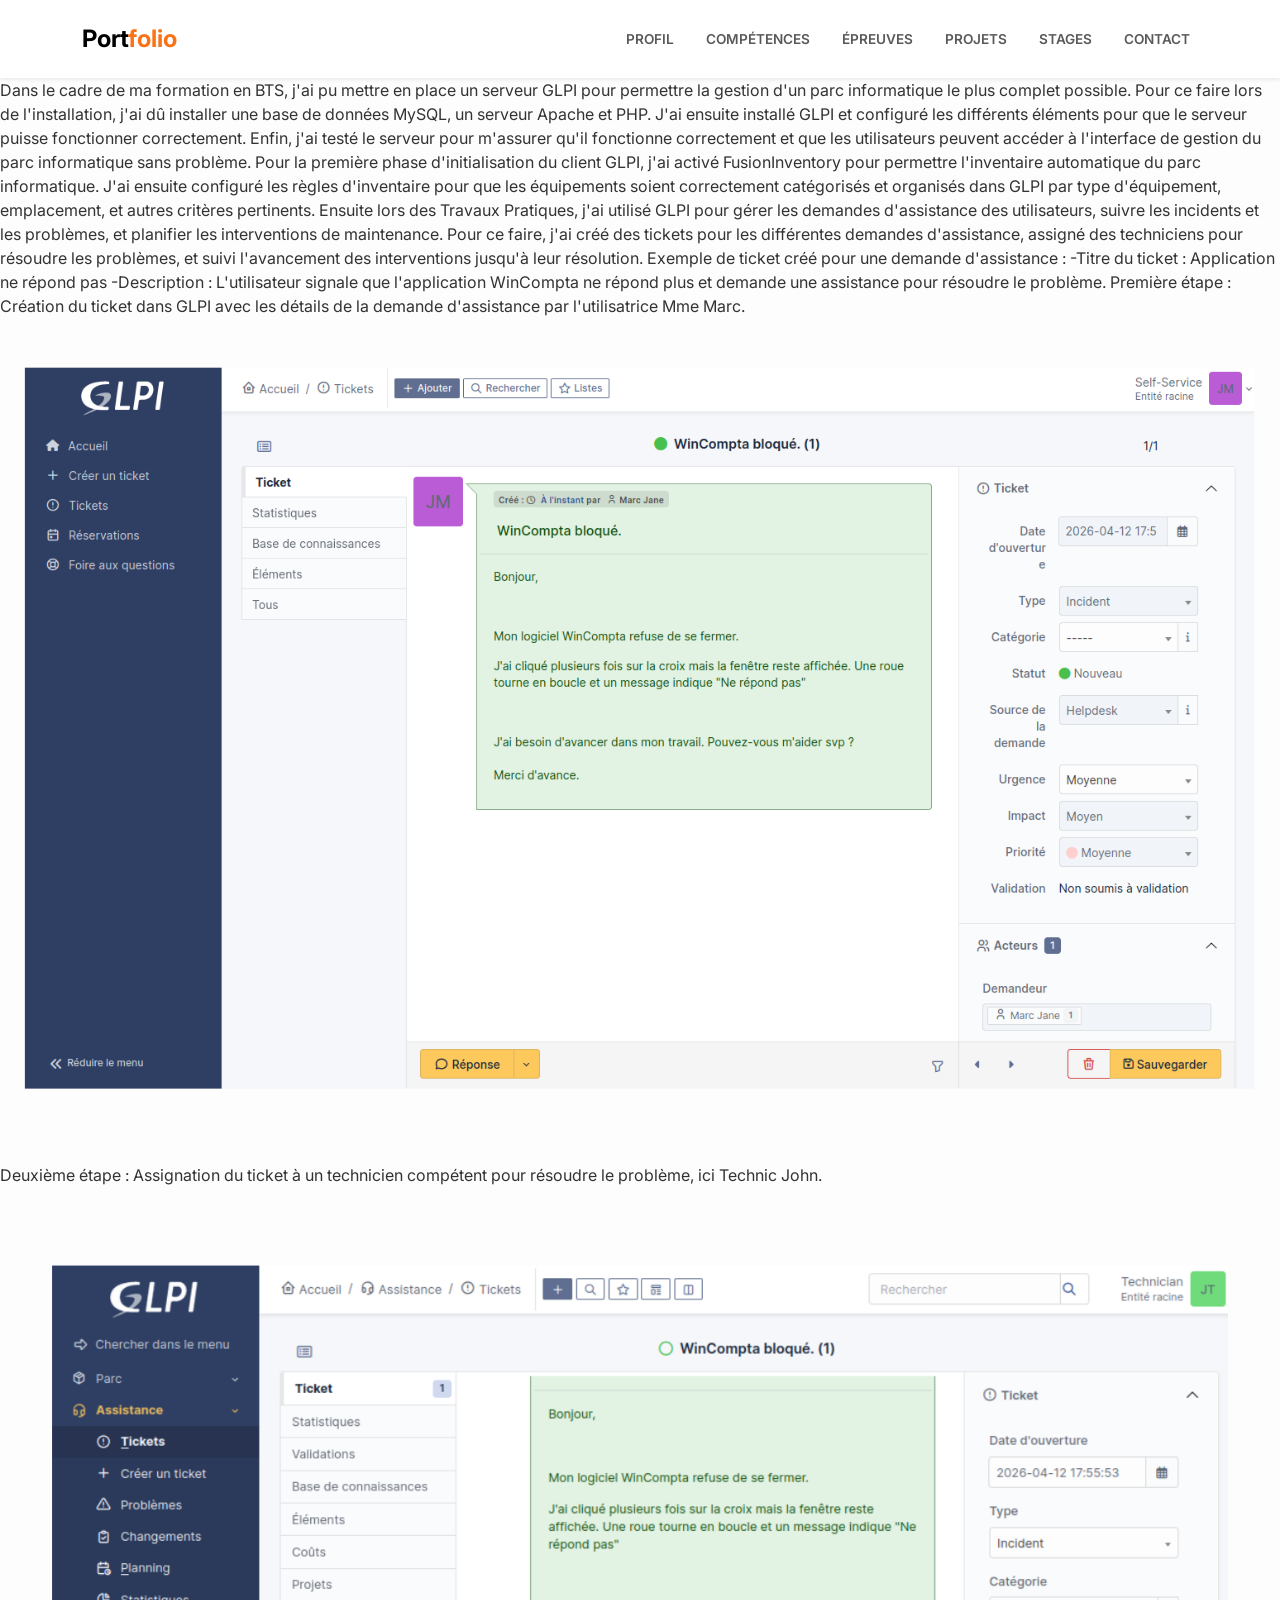
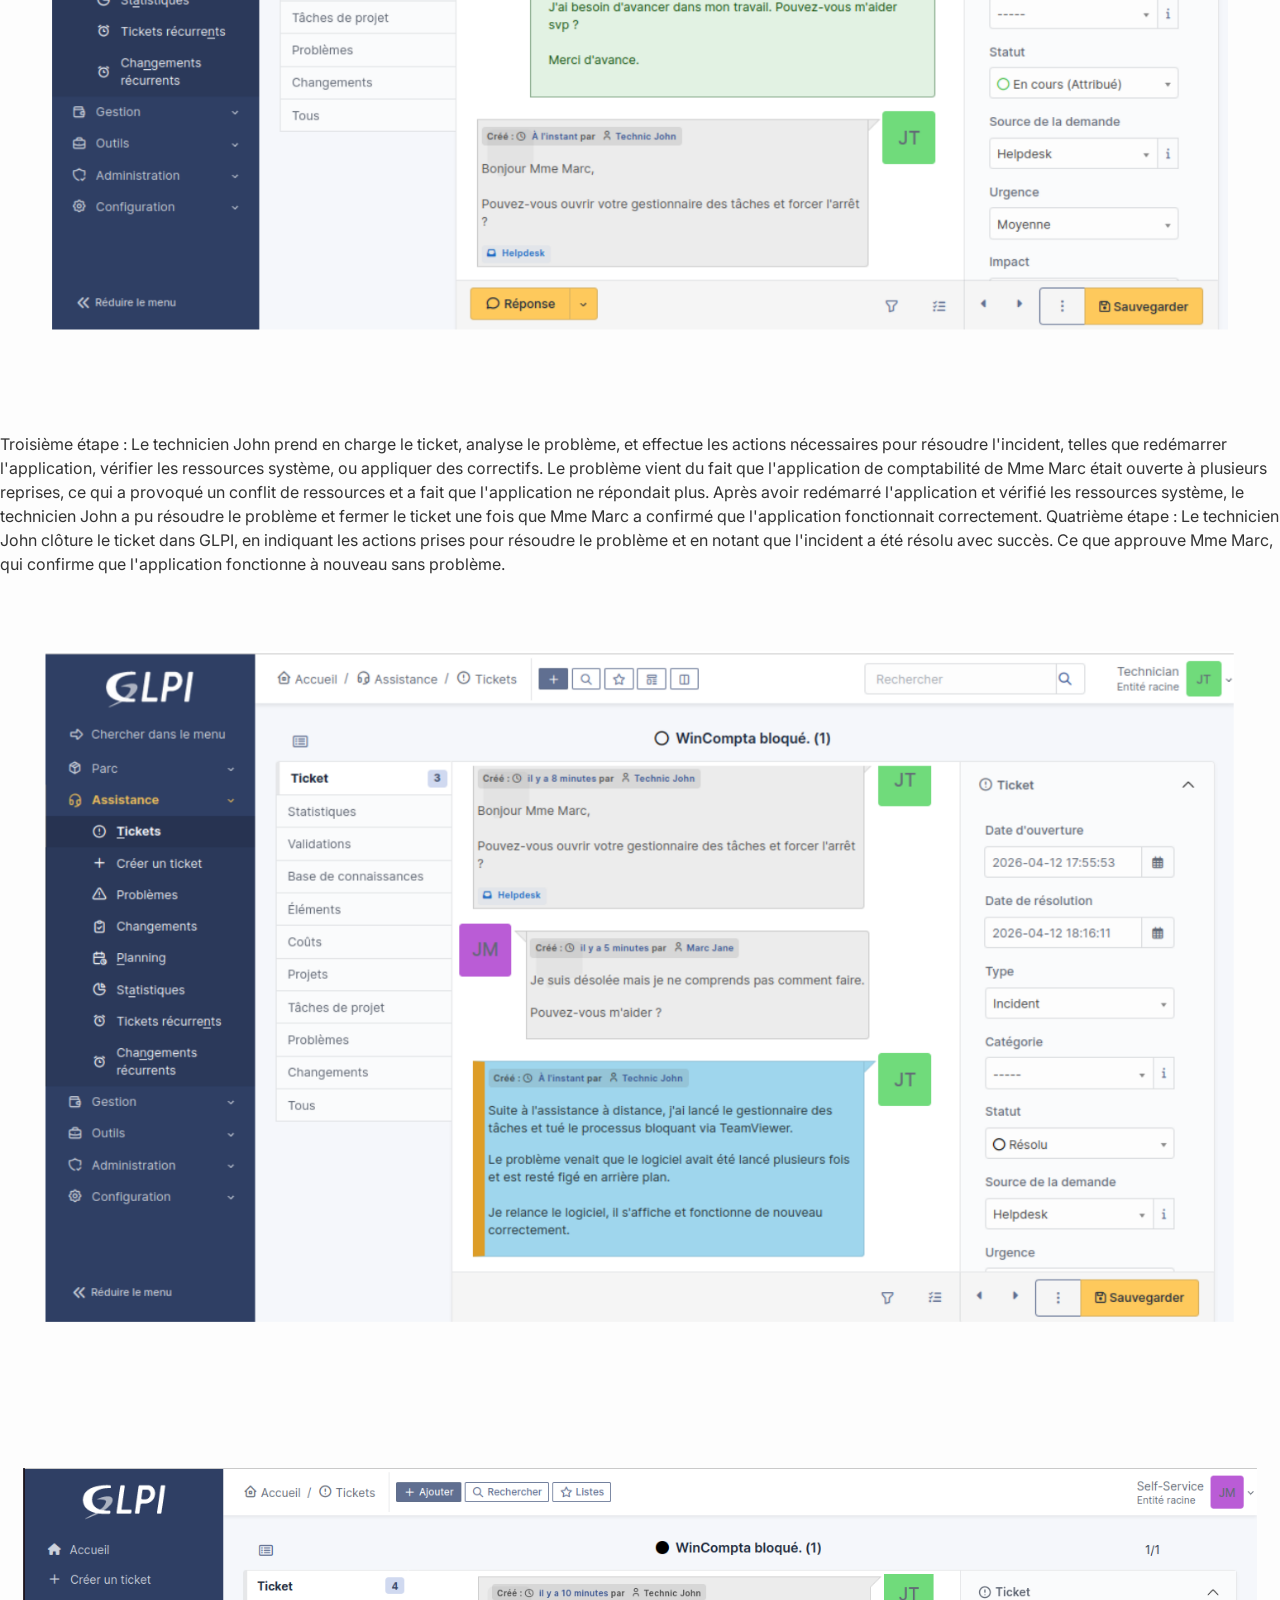
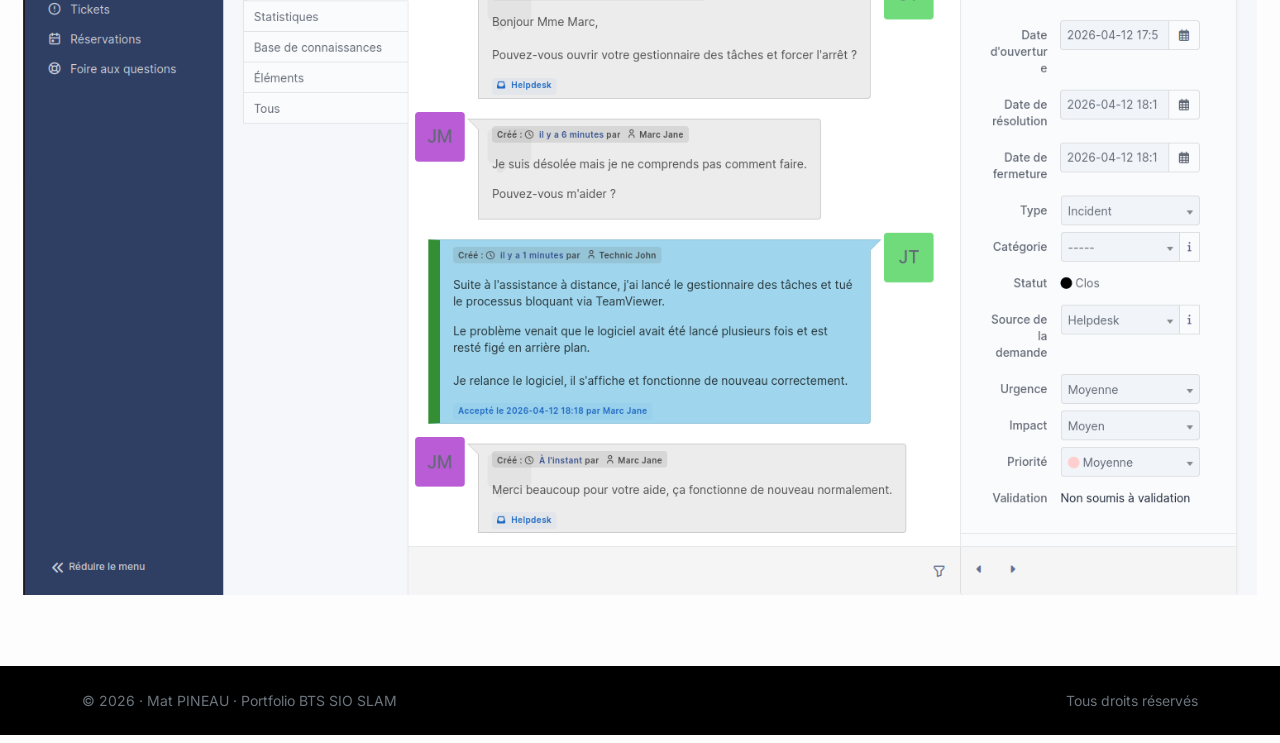
==== GLPI.html @ fad3c1ca "added: GLPI page with screenshots" ====
<!DOCTYPE html>
<html lang="fr">

<head>
  <meta charset="UTF-8">
  <meta name="viewport" content="width=device-width, initial-scale=1.0">
  <title>Portfolio BTS SIO SLAM</title>

  <!-- Fonts -->
  <link rel="preconnect" href="https://fonts.googleapis.com">
  <link rel="preconnect" href="https://fonts.gstatic.com" crossorigin>
  <link href="https://fonts.googleapis.com/css2?family=Inter:wght@300;400;600;800&display=swap" rel="stylesheet">

  <!-- Bootstrap CSS -->
  <link href="https://cdn.jsdelivr.net/npm/bootstrap@5.3.3/dist/css/bootstrap.min.css" rel="stylesheet">

  <style>
    :root {
      --accent: #f97316;
      /* Orange minimaliste */
      cs --accent-hover: #ea580c;
    }

    body {
      font-family: 'Inter', sans-serif;
      background-color: #fdfdfd;
      color: #333;
    }

    /* Custom Utilities */
    .text-orange {
      color: var(--accent) !important;
    }

    .bg-orange {
      background-color: var(--accent) !important;
      color: white;
    }

    .btn-orange {
      background-color: var(--accent);
      color: white;
      border: none;
      border-radius: 4px;
      padding: 0.75rem 1.5rem;
      font-weight: 600;
      transition: all 0.3s ease;
    }

    .btn-orange:hover {
      background-color: var(--accent-hover);
      color: white;
      transform: translateY(-2px);
      box-shadow: 0 4px 12px rgba(249, 115, 22, 0.2);
    }

    .btn-outline-orange {
      border: 2px solid var(--accent);
      color: var(--accent);
      border-radius: 4px;
      padding: 0.7rem 1.5rem;
      font-weight: 600;
      transition: all 0.3s ease;
    }

    .btn-outline-orange:hover {
      background-color: var(--accent);
      color: white;
    }

    .section-title {
      font-weight: 800;
      font-size: 2.5rem;
      margin-bottom: 0.5rem;
      color: #111;
    }

    .section-label {
      font-size: 0.75rem;
      text-transform: uppercase;
      letter-spacing: 0.15rem;
      color: var(--accent);
      font-weight: 600;
      margin-bottom: 0.5rem;
    }

    /* Timeline styles */
    .timeline {
      border-left: 2px solid #eee;
      padding-left: 1.5rem;
      margin-left: 1rem;
    }

    .timeline-item {
      position: relative;
      margin-bottom: 2.5rem;
    }

    .timeline-item::before {
      content: '';
      position: absolute;
      left: -2.1rem;
      top: 0.3rem;
      width: 14px;
      height: 14px;
      border-radius: 50%;
      background-color: white;
      border: 3px solid var(--accent);
    }

    /* Nav Tabs overrides */
    .nav-pills .nav-link {
      color: #555;
      border-radius: 0;
      border-bottom: 2px solid transparent;
      padding: 0.5rem 1rem;
      font-weight: 600;
    }

    .nav-pills .nav-link.active,
    .nav-pills .nav-link:hover {
      color: var(--accent);
      background-color: transparent;
      border-bottom: 2px solid var(--accent);
    }

    /* Progress bars */
    .progress-bar-custom {
      background-color: var(--accent);
    }

    /* Cards */
    .custom-card {
      border: 1px solid #f0f0f0;
      border-radius: 8px;
      box-shadow: 0 4px 6px -1px rgba(0, 0, 0, 0.05);
      transition: transform 0.3s ease, box-shadow 0.3s ease;
      background: white;
    }

    .custom-card:hover {
      transform: translateY(-5px);
      box-shadow: 0 10px 15px -3px rgba(0, 0, 0, 0.1);
    }
  </style>
</head>

<body data-bs-spy="scroll" data-bs-target="#navbar" data-bs-offset="70">

  <!-- Header / Navbar -->
  <nav id="navbar" class="navbar navbar-expand-lg navbar-light bg-white sticky-top shadow-sm py-3">
    <div class="container">
      <a class="navbar-brand fw-bold fs-4" href="#">Port<span class="text-orange">folio</span></a>
      <button class="navbar-toggler border-0" type="button" data-bs-toggle="collapse" data-bs-target="#navbarNav"
        aria-controls="navbarNav" aria-expanded="false" aria-label="Toggle navigation">
        <span class="navbar-toggler-icon"></span>
      </button>
      <div class="collapse navbar-collapse justify-content-end" id="navbarNav">
        <ul class="navbar-nav gap-3 text-uppercase" style="font-size: 0.85rem; font-weight: 600;">
          <li class="nav-item"><a class="nav-link" href="#about">Profil</a></li>
          <li class="nav-item"><a class="nav-link" href="#competences">Compétences</a></li>
          <li class="nav-item"><a class="nav-link" href="#epreuves">Épreuves</a></li>
          <li class="nav-item"><a class="nav-link" href="#projets">Projets</a></li>
          <li class="nav-item"><a class="nav-link" href="#stages">Stages</a></li>
          <li class="nav-item"><a class="nav-link" href="#contact">Contact</a></li>
        </ul>
      </div>
    </div>
  </nav>




</body>
Dans le cadre de ma formation en BTS, j'ai pu mettre en place un serveur GLPI pour permettre la gestion d'un parc
informatique le plus complet possible.
Pour ce faire lors de l'installation, j'ai dû installer une base de données MySQL, un serveur Apache et PHP. J'ai
ensuite installé GLPI et configuré les différents éléments pour que le serveur puisse fonctionner correctement.
Enfin, j'ai testé le serveur pour m'assurer qu'il fonctionne correctement et que les utilisateurs peuvent accéder à
l'interface de gestion du parc informatique sans problème.


Pour la première phase d'initialisation du client GLPI, j'ai activé FusionInventory pour permettre l'inventaire
automatique du parc informatique.
J'ai ensuite configuré les règles d'inventaire pour que les équipements soient correctement catégorisés et organisés
dans GLPI par type d'équipement, emplacement, et autres critères pertinents.
Ensuite lors des Travaux Pratiques, j'ai utilisé GLPI pour gérer les demandes d'assistance des utilisateurs, suivre les
incidents et les problèmes, et planifier les interventions de maintenance.
Pour ce faire, j'ai créé des tickets pour les différentes demandes d'assistance, assigné des techniciens pour résoudre
les problèmes, et suivi l'avancement des interventions jusqu'à leur résolution.

Exemple de ticket créé pour une demande d'assistance :
-Titre du ticket : Application ne répond pas
-Description : L'utilisateur signale que l'application WinCompta ne répond plus et demande une assistance pour résoudre
le problème.
Première étape : Création du ticket dans GLPI avec les détails de la demande d'assistance par l'utilisatrice Mme Marc.
<img src="assets\screen user request.png" alt="Screen User Request" class="img-fluid mb-4">
Deuxième étape : Assignation du ticket à un technicien compétent pour résoudre le problème, ici Technic John.
<img src="assets/tech response 1.png" alt="Screen Assign Ticket" class="img-fluid mb-4">
Troisième étape : Le technicien John prend en charge le ticket, analyse le problème, et effectue les actions nécessaires
pour résoudre l'incident, telles que redémarrer l'application, vérifier les ressources système, ou appliquer des
correctifs.
Le problème vient du fait que l'application de comptabilité de Mme Marc était ouverte à plusieurs reprises, ce qui a
provoqué un conflit de ressources et a fait que l'application ne répondait plus. Après avoir redémarré l'application et
vérifié les ressources système, le technicien John a pu résoudre le problème et fermer le ticket une fois que Mme Marc a
confirmé que l'application fonctionnait correctement.
Quatrième étape : Le technicien John clôture le ticket dans GLPI, en indiquant les actions prises pour résoudre le
problème et en notant que l'incident a été résolu avec succès. Ce que approuve Mme Marc, qui confirme que l'application
fonctionne à nouveau sans problème.
<img src="assets/tech resolve.png" alt="Screen Tech Response" class="img-fluid mb-4">
<img src="assets/solution approuved.png" alt="Screen Solution Approved" class="img-fluid mb-4">


<footer class="bg-black text-secondary py-4 text-center small">
  <div class="container d-flex flex-column flex-md-row justify-content-between align-items-center gap-2">
    <span>© 2026 · Mat PINEAU · Portfolio BTS SIO SLAM</span>
    <span>Tous droits réservés</span>
  </div>
</footer>

<!-- Bootstrap JS -->
<script src="https://cdn.jsdelivr.net/npm/bootstrap@5.3.3/dist/js/bootstrap.bundle.min.js"></script>
<h2></h2>

</html>
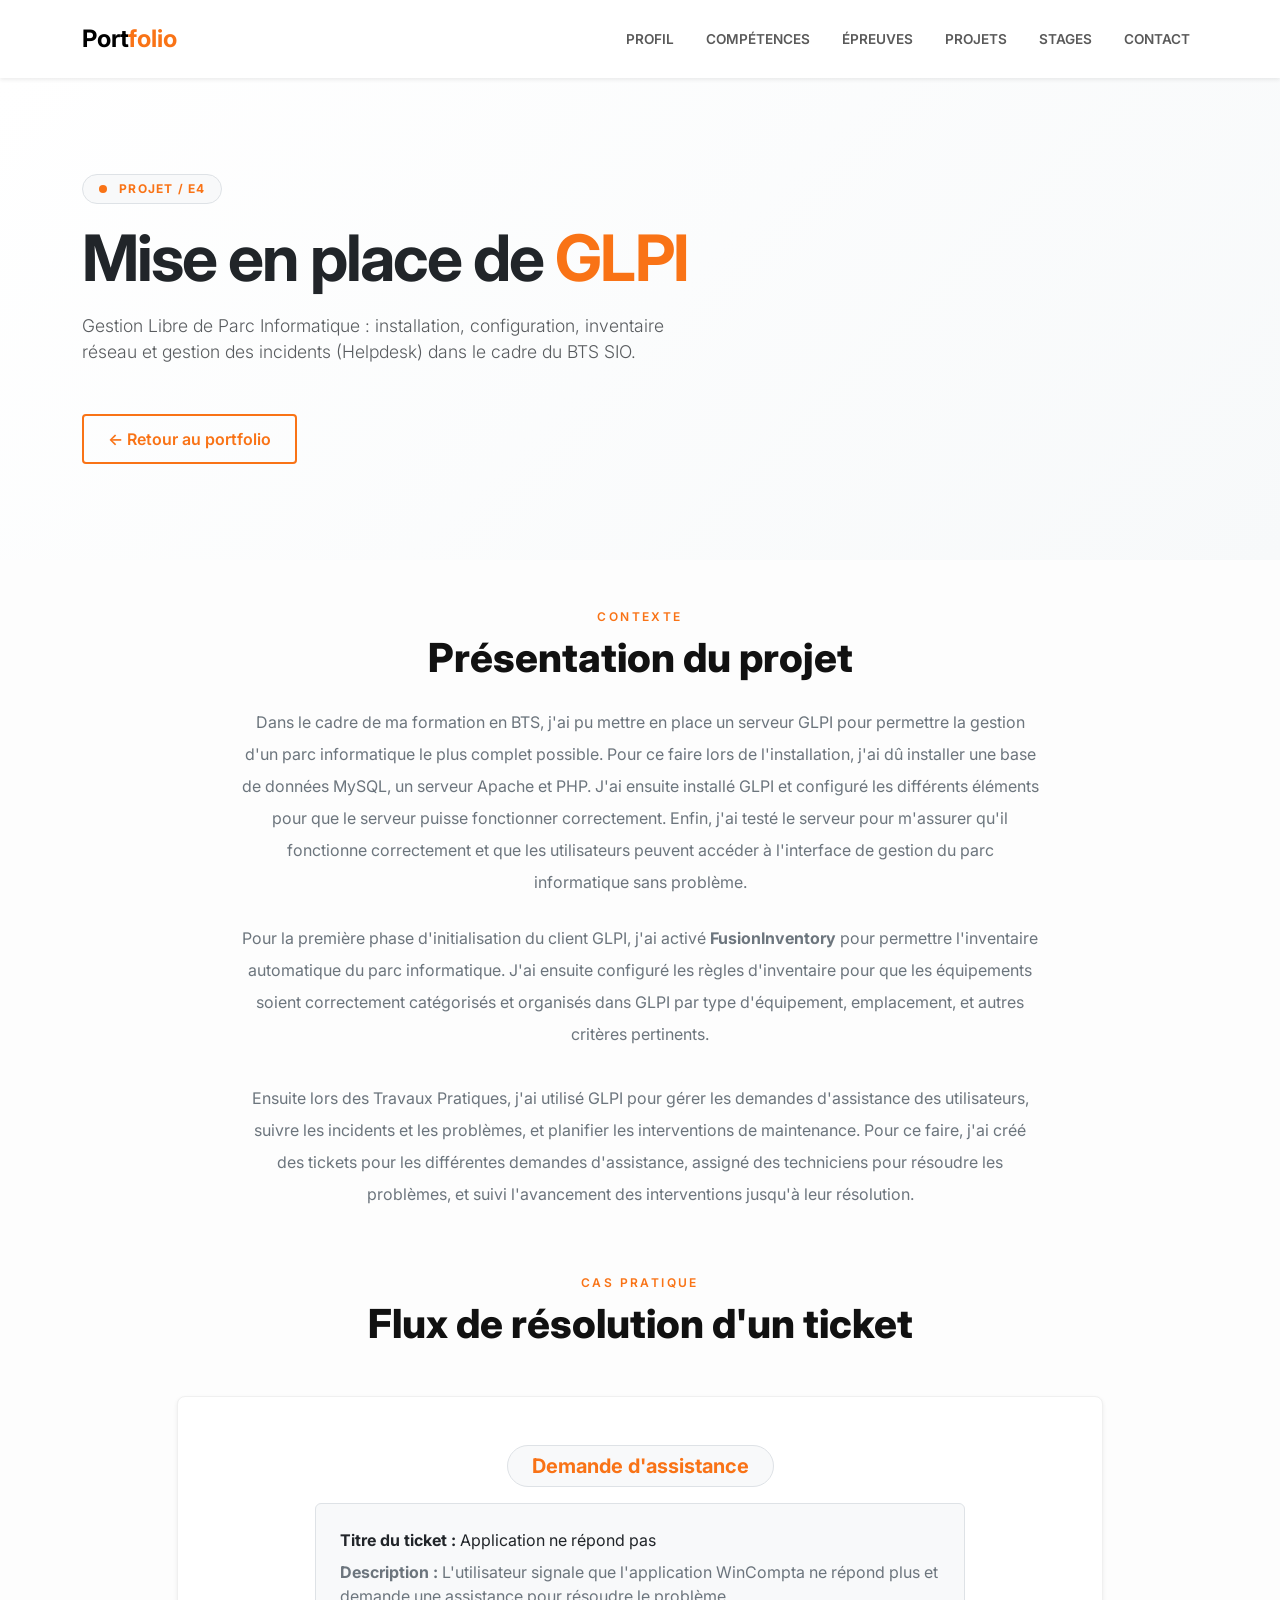
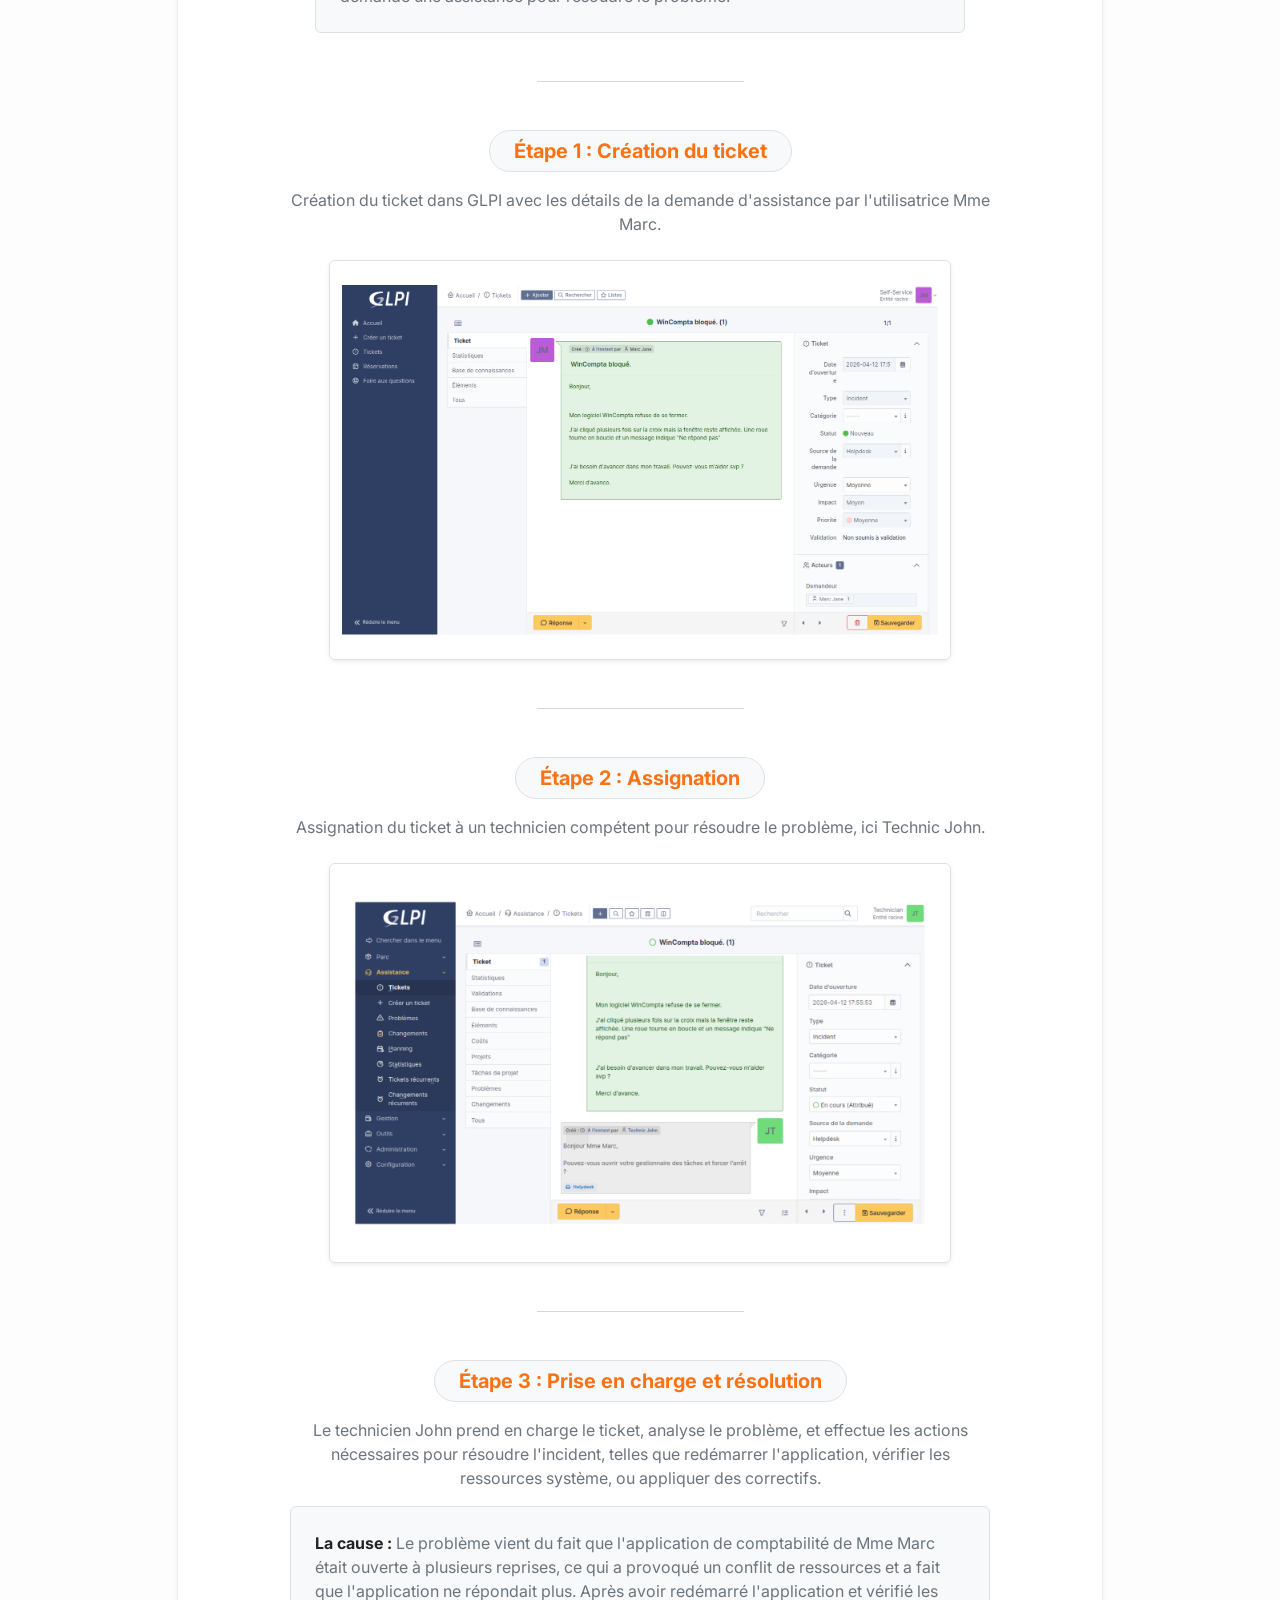
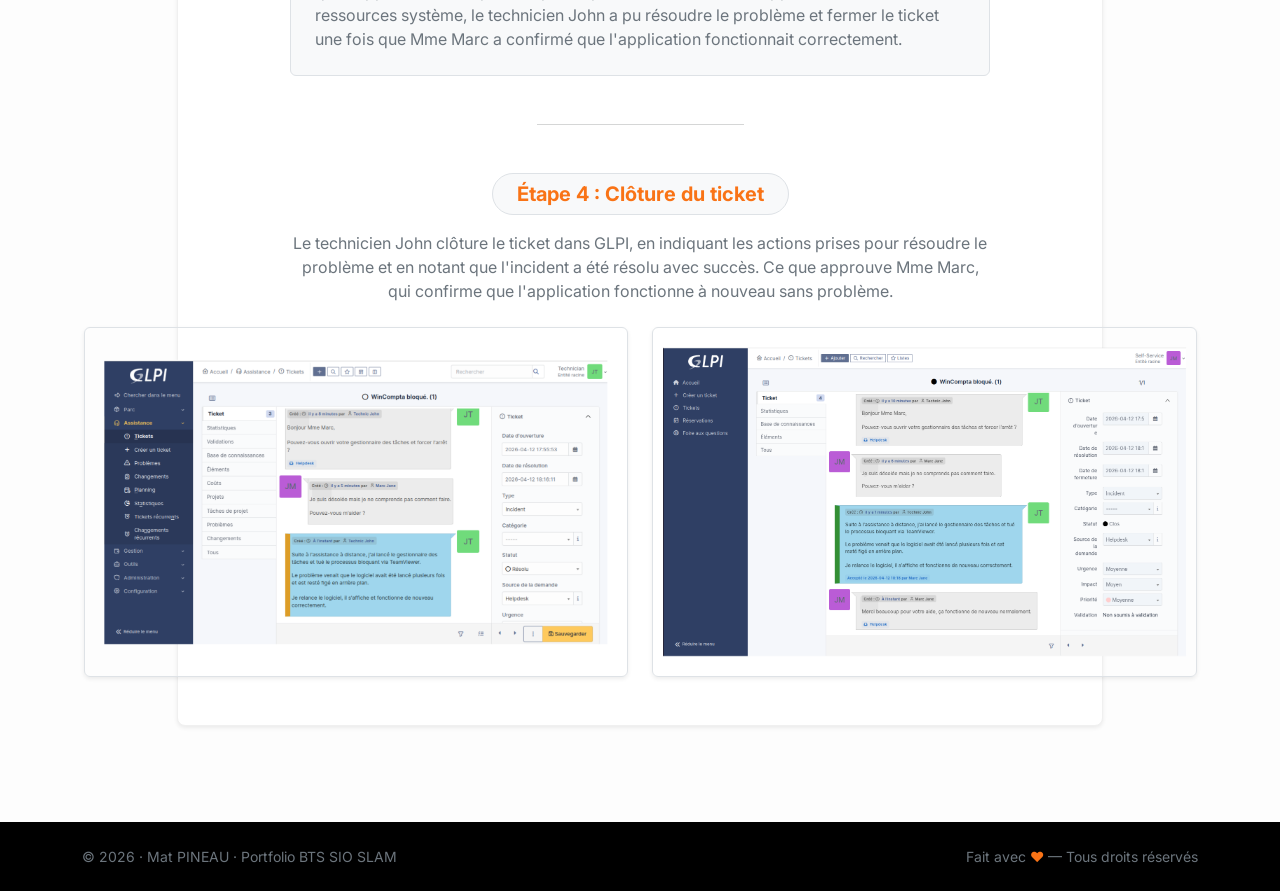
==== commit b4928cbb: "modified: wrong commit before" ====
--- a/GLPI.html
+++ b/GLPI.html
@@ -4,7 +4,7 @@
 <head>
   <meta charset="UTF-8">
   <meta name="viewport" content="width=device-width, initial-scale=1.0">
-  <title>Portfolio BTS SIO SLAM</title>
+  <title>Projet GLPI - Portfolio</title>
 
   <!-- Fonts -->
   <link rel="preconnect" href="https://fonts.googleapis.com">
@@ -17,25 +17,21 @@
   <style>
     :root {
       --accent: #f97316;
-      /* Orange minimaliste */
-      cs --accent-hover: #ea580c;
+      --accent-hover: #ea580c;
     }
 
     body {
       font-family: 'Inter', sans-serif;
       background-color: #fdfdfd;
       color: #333;
+      display: flex;
+      flex-direction: column;
+      min-height: 100vh;
     }
 
     /* Custom Utilities */
-    .text-orange {
-      color: var(--accent) !important;
-    }
-
-    .bg-orange {
-      background-color: var(--accent) !important;
-      color: white;
-    }
+    .text-orange { color: var(--accent) !important; }
+    .bg-orange { background-color: var(--accent) !important; color: white; }
 
     .btn-orange {
       background-color: var(--accent);
@@ -82,51 +78,6 @@
       color: var(--accent);
       font-weight: 600;
       margin-bottom: 0.5rem;
-    }
-
-    /* Timeline styles */
-    .timeline {
-      border-left: 2px solid #eee;
-      padding-left: 1.5rem;
-      margin-left: 1rem;
-    }
-
-    .timeline-item {
-      position: relative;
-      margin-bottom: 2.5rem;
-    }
-
-    .timeline-item::before {
-      content: '';
-      position: absolute;
-      left: -2.1rem;
-      top: 0.3rem;
-      width: 14px;
-      height: 14px;
-      border-radius: 50%;
-      background-color: white;
-      border: 3px solid var(--accent);
-    }
-
-    /* Nav Tabs overrides */
-    .nav-pills .nav-link {
-      color: #555;
-      border-radius: 0;
-      border-bottom: 2px solid transparent;
-      padding: 0.5rem 1rem;
-      font-weight: 600;
-    }
-
-    .nav-pills .nav-link.active,
-    .nav-pills .nav-link:hover {
-      color: var(--accent);
-      background-color: transparent;
-      border-bottom: 2px solid var(--accent);
-    }
-
-    /* Progress bars */
-    .progress-bar-custom {
-      background-color: var(--accent);
     }
 
     /* Cards */
@@ -142,84 +93,171 @@
       transform: translateY(-5px);
       box-shadow: 0 10px 15px -3px rgba(0, 0, 0, 0.1);
     }
+    
+    .nav-pills .nav-link {
+      color: #555;
+      border-radius: 0;
+      border-bottom: 2px solid transparent;
+      padding: 0.5rem 1rem;
+      font-weight: 600;
+    }
+
+    .nav-pills .nav-link.active,
+    .nav-pills .nav-link:hover {
+      color: var(--accent);
+      background-color: transparent;
+      border-bottom: 2px solid var(--accent);
+    }
   </style>
 </head>
 
-<body data-bs-spy="scroll" data-bs-target="#navbar" data-bs-offset="70">
+<body>
 
   <!-- Header / Navbar -->
   <nav id="navbar" class="navbar navbar-expand-lg navbar-light bg-white sticky-top shadow-sm py-3">
     <div class="container">
-      <a class="navbar-brand fw-bold fs-4" href="#">Port<span class="text-orange">folio</span></a>
+      <a class="navbar-brand fw-bold fs-4" href="portfolio-bts-sio-slam.html">Port<span class="text-orange">folio</span></a>
       <button class="navbar-toggler border-0" type="button" data-bs-toggle="collapse" data-bs-target="#navbarNav"
         aria-controls="navbarNav" aria-expanded="false" aria-label="Toggle navigation">
         <span class="navbar-toggler-icon"></span>
       </button>
       <div class="collapse navbar-collapse justify-content-end" id="navbarNav">
         <ul class="navbar-nav gap-3 text-uppercase" style="font-size: 0.85rem; font-weight: 600;">
-          <li class="nav-item"><a class="nav-link" href="#about">Profil</a></li>
-          <li class="nav-item"><a class="nav-link" href="#competences">Compétences</a></li>
-          <li class="nav-item"><a class="nav-link" href="#epreuves">Épreuves</a></li>
-          <li class="nav-item"><a class="nav-link" href="#projets">Projets</a></li>
-          <li class="nav-item"><a class="nav-link" href="#stages">Stages</a></li>
-          <li class="nav-item"><a class="nav-link" href="#contact">Contact</a></li>
+          <li class="nav-item"><a class="nav-link" href="portfolio-bts-sio-slam.html#about">Profil</a></li>
+          <li class="nav-item"><a class="nav-link" href="portfolio-bts-sio-slam.html#competences">Compétences</a></li>
+          <li class="nav-item"><a class="nav-link" href="portfolio-bts-sio-slam.html#epreuves">Épreuves</a></li>
+          <li class="nav-item"><a class="nav-link" href="portfolio-bts-sio-slam.html#projets">Projets</a></li>
+          <li class="nav-item"><a class="nav-link" href="portfolio-bts-sio-slam.html#stages">Stages</a></li>
+          <li class="nav-item"><a class="nav-link" href="portfolio-bts-sio-slam.html#contact">Contact</a></li>
         </ul>
       </div>
     </div>
   </nav>
 
-
-
-
-</body>
-Dans le cadre de ma formation en BTS, j'ai pu mettre en place un serveur GLPI pour permettre la gestion d'un parc
-informatique le plus complet possible.
-Pour ce faire lors de l'installation, j'ai dû installer une base de données MySQL, un serveur Apache et PHP. J'ai
-ensuite installé GLPI et configuré les différents éléments pour que le serveur puisse fonctionner correctement.
-Enfin, j'ai testé le serveur pour m'assurer qu'il fonctionne correctement et que les utilisateurs peuvent accéder à
-l'interface de gestion du parc informatique sans problème.
-
-
-Pour la première phase d'initialisation du client GLPI, j'ai activé FusionInventory pour permettre l'inventaire
-automatique du parc informatique.
-J'ai ensuite configuré les règles d'inventaire pour que les équipements soient correctement catégorisés et organisés
-dans GLPI par type d'équipement, emplacement, et autres critères pertinents.
-Ensuite lors des Travaux Pratiques, j'ai utilisé GLPI pour gérer les demandes d'assistance des utilisateurs, suivre les
-incidents et les problèmes, et planifier les interventions de maintenance.
-Pour ce faire, j'ai créé des tickets pour les différentes demandes d'assistance, assigné des techniciens pour résoudre
-les problèmes, et suivi l'avancement des interventions jusqu'à leur résolution.
-
-Exemple de ticket créé pour une demande d'assistance :
--Titre du ticket : Application ne répond pas
--Description : L'utilisateur signale que l'application WinCompta ne répond plus et demande une assistance pour résoudre
-le problème.
-Première étape : Création du ticket dans GLPI avec les détails de la demande d'assistance par l'utilisatrice Mme Marc.
-<img src="assets\screen user request.png" alt="Screen User Request" class="img-fluid mb-4">
-Deuxième étape : Assignation du ticket à un technicien compétent pour résoudre le problème, ici Technic John.
-<img src="assets/tech response 1.png" alt="Screen Assign Ticket" class="img-fluid mb-4">
-Troisième étape : Le technicien John prend en charge le ticket, analyse le problème, et effectue les actions nécessaires
-pour résoudre l'incident, telles que redémarrer l'application, vérifier les ressources système, ou appliquer des
-correctifs.
-Le problème vient du fait que l'application de comptabilité de Mme Marc était ouverte à plusieurs reprises, ce qui a
-provoqué un conflit de ressources et a fait que l'application ne répondait plus. Après avoir redémarré l'application et
-vérifié les ressources système, le technicien John a pu résoudre le problème et fermer le ticket une fois que Mme Marc a
-confirmé que l'application fonctionnait correctement.
-Quatrième étape : Le technicien John clôture le ticket dans GLPI, en indiquant les actions prises pour résoudre le
-problème et en notant que l'incident a été résolu avec succès. Ce que approuve Mme Marc, qui confirme que l'application
-fonctionne à nouveau sans problème.
-<img src="assets/tech resolve.png" alt="Screen Tech Response" class="img-fluid mb-4">
-<img src="assets/solution approuved.png" alt="Screen Solution Approved" class="img-fluid mb-4">
-
-
-<footer class="bg-black text-secondary py-4 text-center small">
+  <!-- Hero Section -->
+  <section id="hero" class="d-flex align-items-center py-5"
+    style="background: linear-gradient(135deg, #fff 0%, #f7f9fa 100%);">
+    <div class="container py-5">
+      <div class="row align-items-center">
+        <div class="col-lg-8">
+          <span class="badge bg-light text-orange border border-orange mb-3 py-2 px-3 rounded-pill text-uppercase"
+            style="letter-spacing: 0.1em; font-size: 0.75rem;">
+            <span class="d-inline-block rounded-circle bg-orange me-2" style="width: 8px; height: 8px;"></span> Projet / E4
+          </span>
+          <h1 class="display-3 fw-bolder mb-3 text-dark" style="letter-spacing: -0.03em;">Mise en place de <span
+              class="text-orange">GLPI</span></h1>
+          <p class="lead text-muted mb-5" style="max-width: 600px; font-size: 1.1rem;">
+            Gestion Libre de Parc Informatique : installation, configuration, inventaire réseau et gestion des incidents (Helpdesk) dans le cadre du BTS SIO.
+          </p>
+          <div class="d-flex gap-3 flex-wrap">
+            <a href="portfolio-bts-sio-slam.html" class="btn btn-outline-orange">← Retour au portfolio</a>
+          </div>
+        </div>
+      </div>
+    </div>
+  </section>
+
+  <!-- Content Section (Central Layout) -->
+  <section class="py-5 flex-grow-1">
+    <div class="container">
+      <div class="row">
+        <!-- Content in a Central Column -->
+        <div class="col-lg-10 mx-auto">
+          
+          <div class="section-label text-center">Contexte</div>
+          <h2 class="section-title h3 mb-4 text-center">Présentation du projet</h2>
+          <p class="text-secondary lh-lg mb-4 text-center mx-auto" style="max-width: 800px;">
+            Dans le cadre de ma formation en BTS, j'ai pu mettre en place un serveur GLPI pour permettre la gestion d'un parc informatique le plus complet possible. Pour ce faire lors de l'installation, j'ai dû installer une base de données MySQL, un serveur Apache et PHP. J'ai ensuite installé GLPI et configuré les différents éléments pour que le serveur puisse fonctionner correctement. 
+            Enfin, j'ai testé le serveur pour m'assurer qu'il fonctionne correctement et que les utilisateurs peuvent accéder à l'interface de gestion du parc informatique sans problème.
+          </p>
+          <p class="text-secondary lh-lg mb-5 text-center mx-auto" style="max-width: 800px;">
+            Pour la première phase d'initialisation du client GLPI, j'ai activé <strong>FusionInventory</strong> pour permettre l'inventaire automatique du parc informatique. J'ai ensuite configuré les règles d'inventaire pour que les équipements soient correctement catégorisés et organisés dans GLPI par type d'équipement, emplacement, et autres critères pertinents.
+            <br><br>
+            Ensuite lors des Travaux Pratiques, j'ai utilisé GLPI pour gérer les demandes d'assistance des utilisateurs, suivre les incidents et les problèmes, et planifier les interventions de maintenance. Pour ce faire, j'ai créé des tickets pour les différentes demandes d'assistance, assigné des techniciens pour résoudre les problèmes, et suivi l'avancement des interventions jusqu'à leur résolution.
+          </p>
+
+          <div class="section-label text-center mt-5 pt-3">Cas Pratique</div>
+          <h2 class="section-title h3 mb-5 text-center">Flux de résolution d'un ticket</h2>
+          
+          <!-- CENTRAL BUBBLE FOR STEPS -->
+          <div class="custom-card p-4 p-md-5 mb-5 shadow-sm">
+            
+            <!-- Context -->
+            <div class="text-center mb-5">
+              <h5 class="fw-bold mb-3 d-inline-block px-4 py-2 bg-light rounded-pill border text-orange">Demande d'assistance</h5>
+              <div class="bg-light border rounded p-4 mx-auto text-start" style="max-width: 650px;">
+                <p class="text-dark mb-2"><strong>Titre du ticket :</strong> Application ne répond pas</p>
+                <p class="text-secondary mb-0"><strong>Description :</strong> L'utilisateur signale que l'application WinCompta ne répond plus et demande une assistance pour résoudre le problème.</p>
+              </div>
+            </div>
+
+            <hr class="w-25 mx-auto text-muted mb-5">
+
+            <!-- Etape 1 -->
+            <div class="text-center mb-5">
+              <h5 class="fw-bold mb-3 d-inline-block px-4 py-2 bg-light rounded-pill border text-orange">Étape 1 : Création du ticket</h5>
+              <p class="text-secondary mx-auto mb-4" style="max-width: 700px;">
+                Création du ticket dans GLPI avec les détails de la demande d'assistance par l'utilisatrice Mme Marc.
+              </p>
+              <img src="assets\screen user request.png" alt="Screen User Request" class="img-fluid rounded border shadow-sm mx-auto d-block mb-4" style="max-height: 400px; object-fit: contain;">
+            </div>
+
+            <hr class="w-25 mx-auto text-muted mb-5">
+
+            <!-- Etape 2 -->
+            <div class="text-center mb-5">
+              <h5 class="fw-bold mb-3 d-inline-block px-4 py-2 bg-light rounded-pill border text-orange">Étape 2 : Assignation</h5>
+              <p class="text-secondary mx-auto mb-4" style="max-width: 700px;">
+                Assignation du ticket à un technicien compétent pour résoudre le problème, ici Technic John.
+              </p>
+              <img src="assets/tech response 1.png" alt="Screen Assign Ticket" class="img-fluid rounded border shadow-sm mx-auto d-block mb-4" style="max-height: 400px; object-fit: contain;">
+            </div>
+
+            <hr class="w-25 mx-auto text-muted mb-5">
+            
+            <!-- Etape 3 -->
+            <div class="text-center mb-5">
+              <h5 class="fw-bold mb-3 d-inline-block px-4 py-2 bg-light rounded-pill border text-orange">Étape 3 : Prise en charge et résolution</h5>
+              <p class="text-secondary mx-auto mb-3" style="max-width: 700px;">
+                Le technicien John prend en charge le ticket, analyse le problème, et effectue les actions nécessaires pour résoudre l'incident, telles que redémarrer l'application, vérifier les ressources système, ou appliquer des correctifs.
+              </p>
+              <div class="bg-light border rounded p-4 mx-auto text-start" style="max-width: 700px;">
+                <p class="text-secondary mb-0">
+                  <strong class="text-dark">La cause :</strong> Le problème vient du fait que l'application de comptabilité de Mme Marc était ouverte à plusieurs reprises, ce qui a provoqué un conflit de ressources et a fait que l'application ne répondait plus. Après avoir redémarré l'application et vérifié les ressources système, le technicien John a pu résoudre le problème et fermer le ticket une fois que Mme Marc a confirmé que l'application fonctionnait correctement.
+                </p>
+              </div>
+            </div>
+
+            <hr class="w-25 mx-auto text-muted mb-5">
+
+            <!-- Etape 4 -->
+            <div class="text-center">
+              <h5 class="fw-bold mb-3 d-inline-block px-4 py-2 bg-light rounded-pill border text-orange">Étape 4 : Clôture du ticket</h5>
+              <p class="text-secondary mx-auto mb-4" style="max-width: 700px;">
+                Le technicien John clôture le ticket dans GLPI, en indiquant les actions prises pour résoudre le problème et en notant que l'incident a été résolu avec succès. Ce que approuve Mme Marc, qui confirme que l'application fonctionne à nouveau sans problème.
+              </p>
+              <div class="d-flex flex-column flex-md-row justify-content-center gap-4 align-items-center">
+                <img src="assets/tech resolve.png" alt="Screen Tech Response" class="img-fluid rounded border shadow-sm" style="max-height: 350px; object-fit: contain;">
+                <img src="assets/solution approuved.png" alt="Screen Solution Approved" class="img-fluid rounded border shadow-sm" style="max-height: 350px; object-fit: contain;">
+              </div>
+            </div>
+
+          </div>
+
+        </div>
+      </div>
+    </div>
+  </section>
+
+  <!-- Footer -->
+  <footer class="bg-black text-secondary py-4 text-center small mt-auto">
   <div class="container d-flex flex-column flex-md-row justify-content-between align-items-center gap-2">
     <span>© 2026 · Mat PINEAU · Portfolio BTS SIO SLAM</span>
-    <span>Tous droits réservés</span>
+      <span>Fait avec <span class="text-orange">♥</span> — Tous droits réservés</span>
   </div>
 </footer>
 
 <!-- Bootstrap JS -->
 <script src="https://cdn.jsdelivr.net/npm/bootstrap@5.3.3/dist/js/bootstrap.bundle.min.js"></script>
-<h2></h2>
-
-</html>+</body>
+</html>
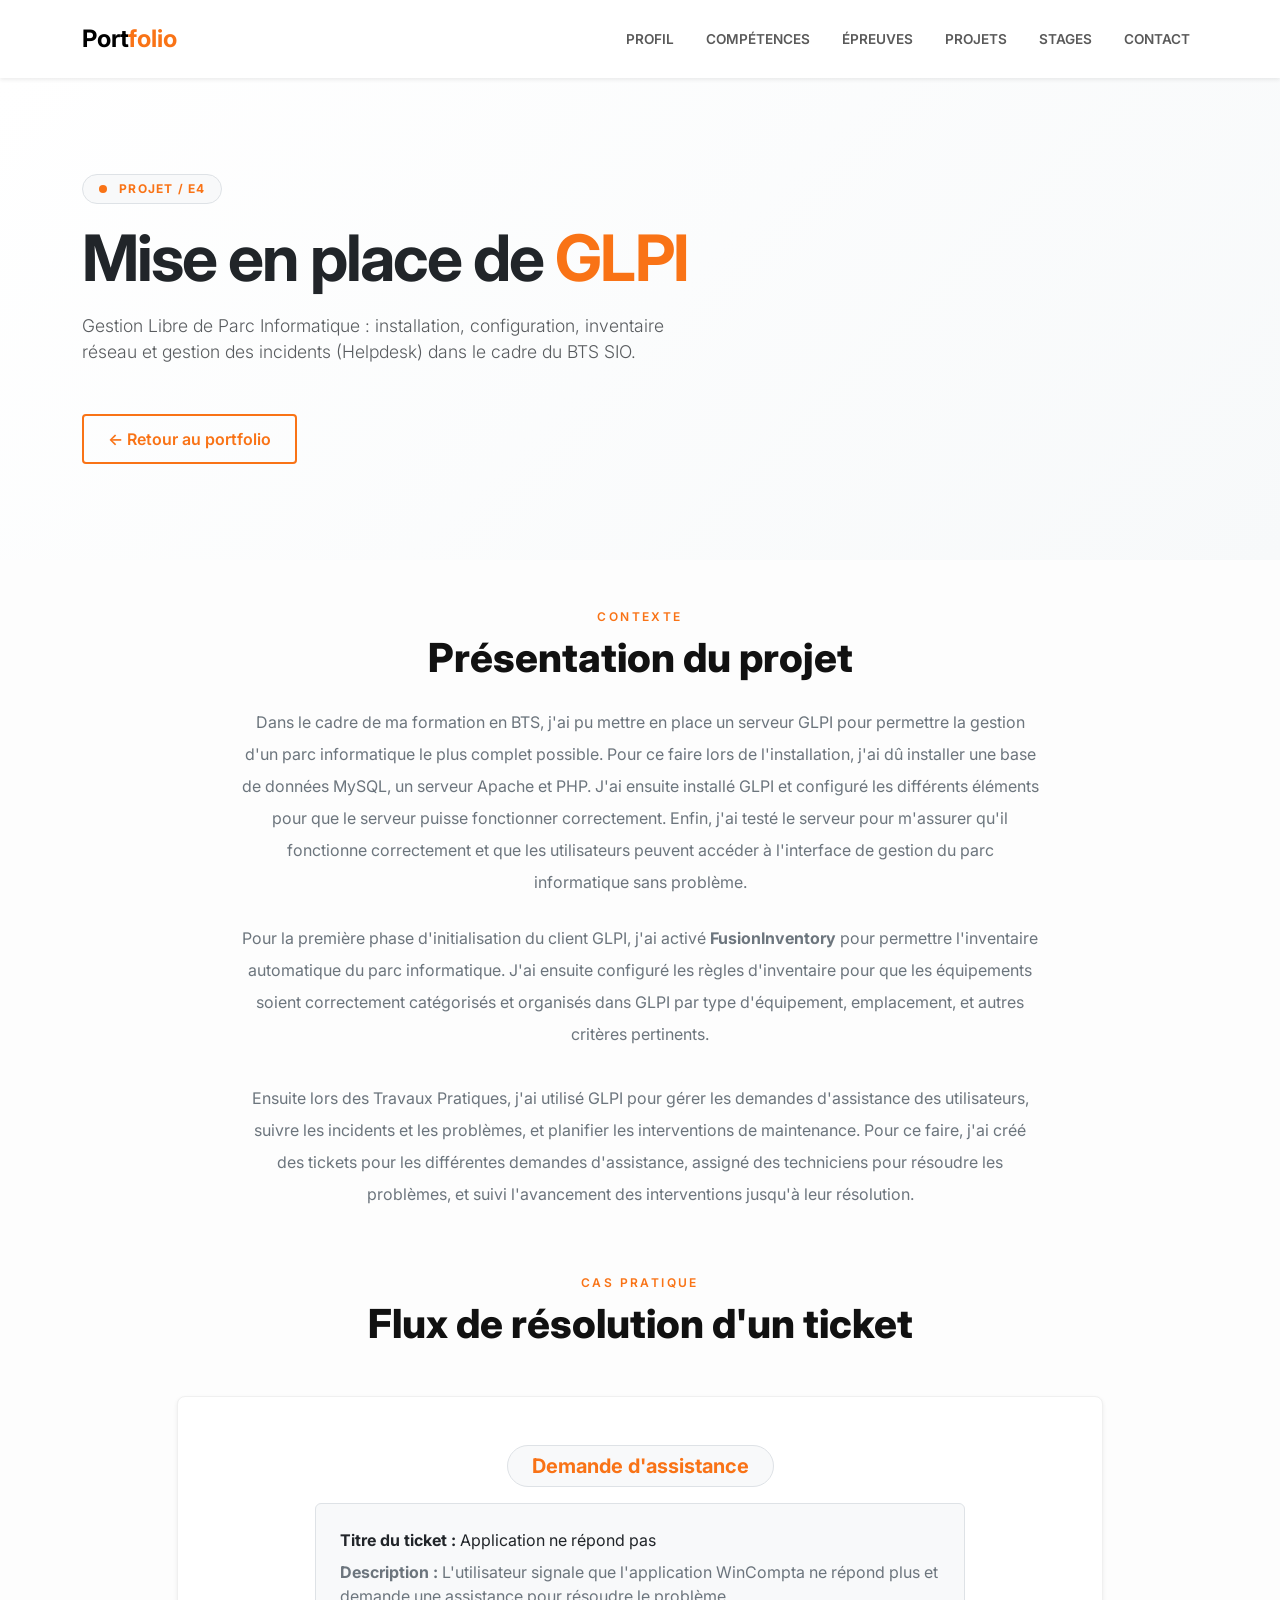
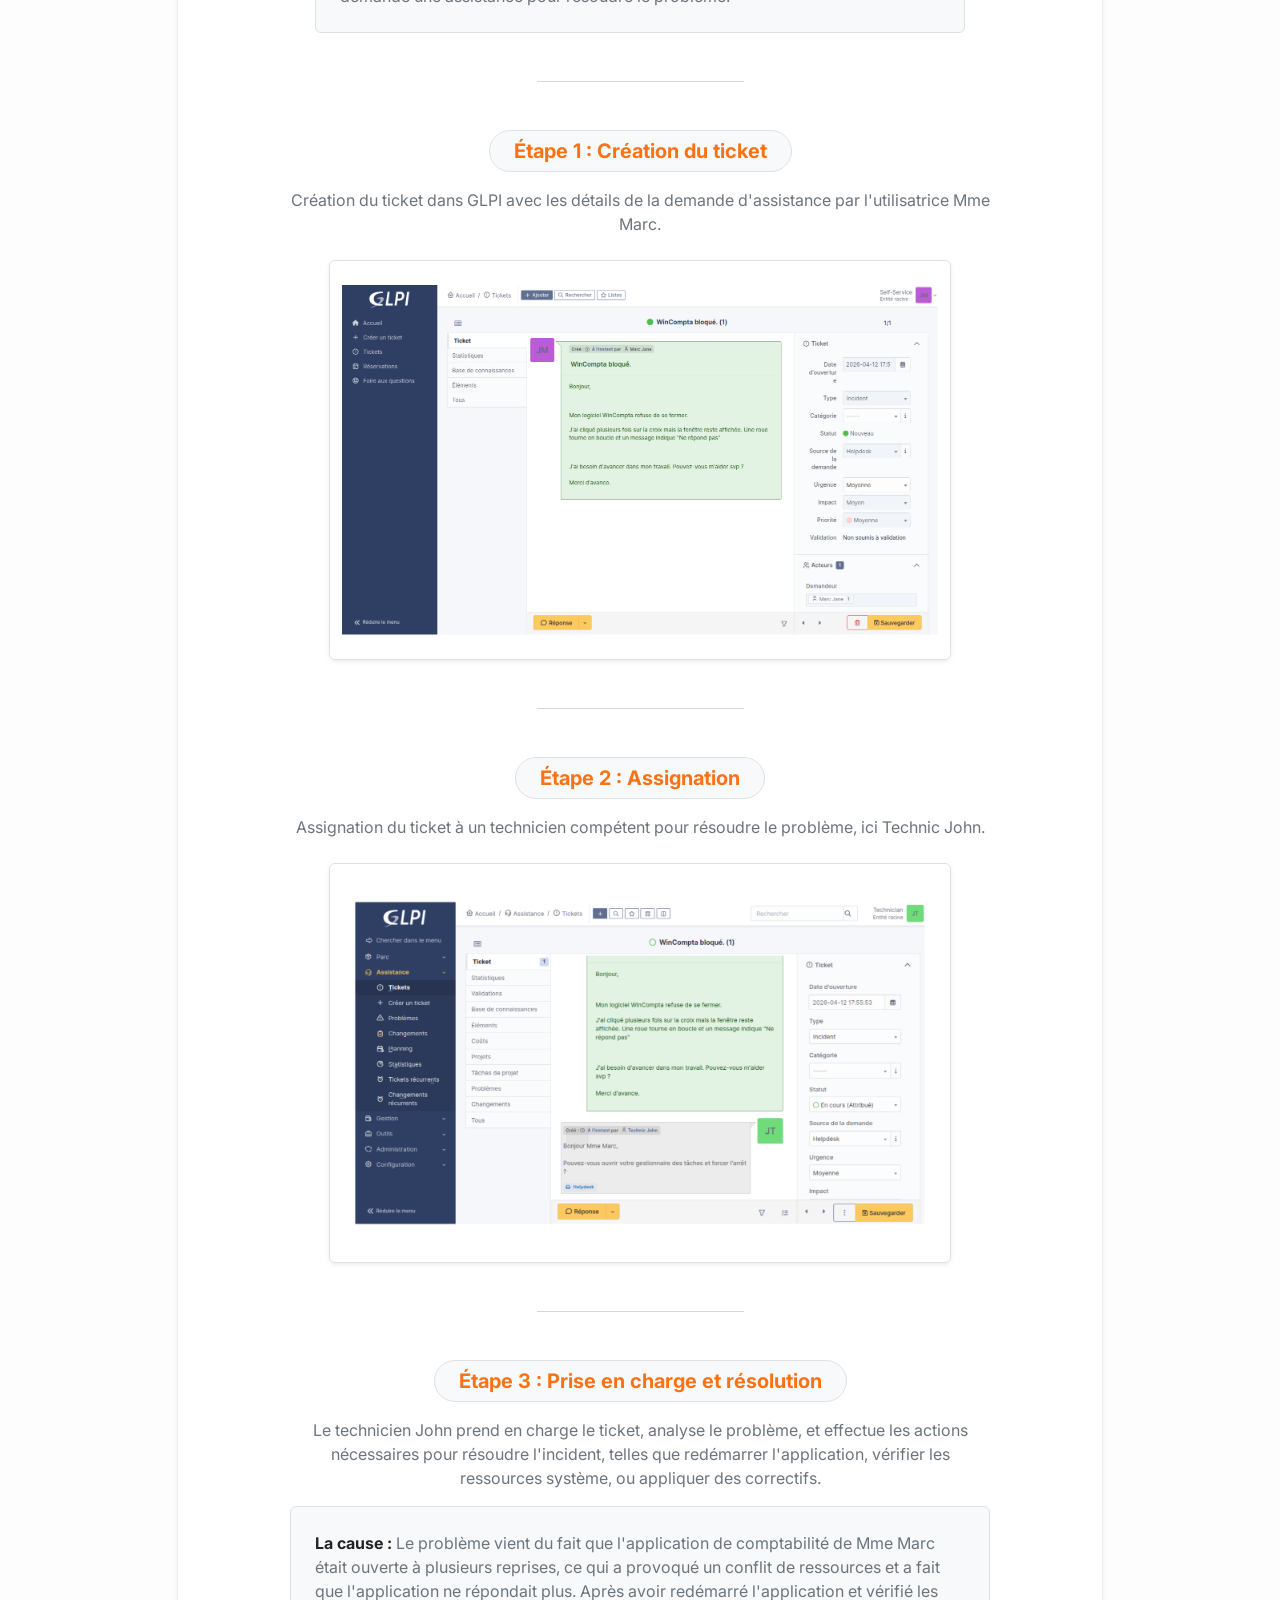
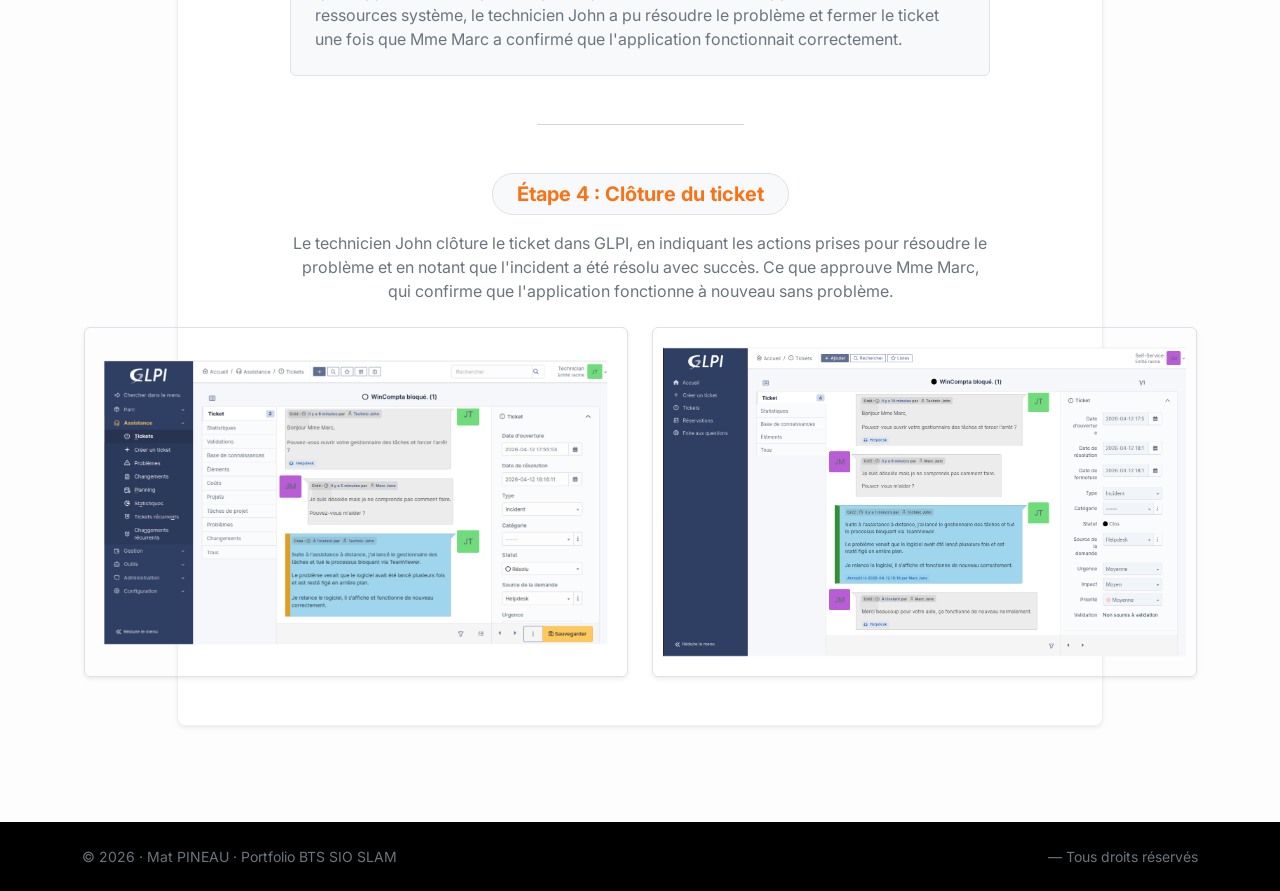
==== commit 789f4d3d: "modified: wrong url for back button" ====
--- a/GLPI.html
+++ b/GLPI.html
@@ -150,7 +150,7 @@
             Gestion Libre de Parc Informatique : installation, configuration, inventaire réseau et gestion des incidents (Helpdesk) dans le cadre du BTS SIO.
           </p>
           <div class="d-flex gap-3 flex-wrap">
-            <a href="portfolio-bts-sio-slam.html" class="btn btn-outline-orange">← Retour au portfolio</a>
+            <a href="index.html" class="btn btn-outline-orange">← Retour au portfolio</a>
           </div>
         </div>
       </div>
@@ -253,7 +253,7 @@
   <footer class="bg-black text-secondary py-4 text-center small mt-auto">
   <div class="container d-flex flex-column flex-md-row justify-content-between align-items-center gap-2">
     <span>© 2026 · Mat PINEAU · Portfolio BTS SIO SLAM</span>
-      <span>Fait avec <span class="text-orange">♥</span> — Tous droits réservés</span>
+      <span> — Tous droits réservés</span>
   </div>
 </footer>
 
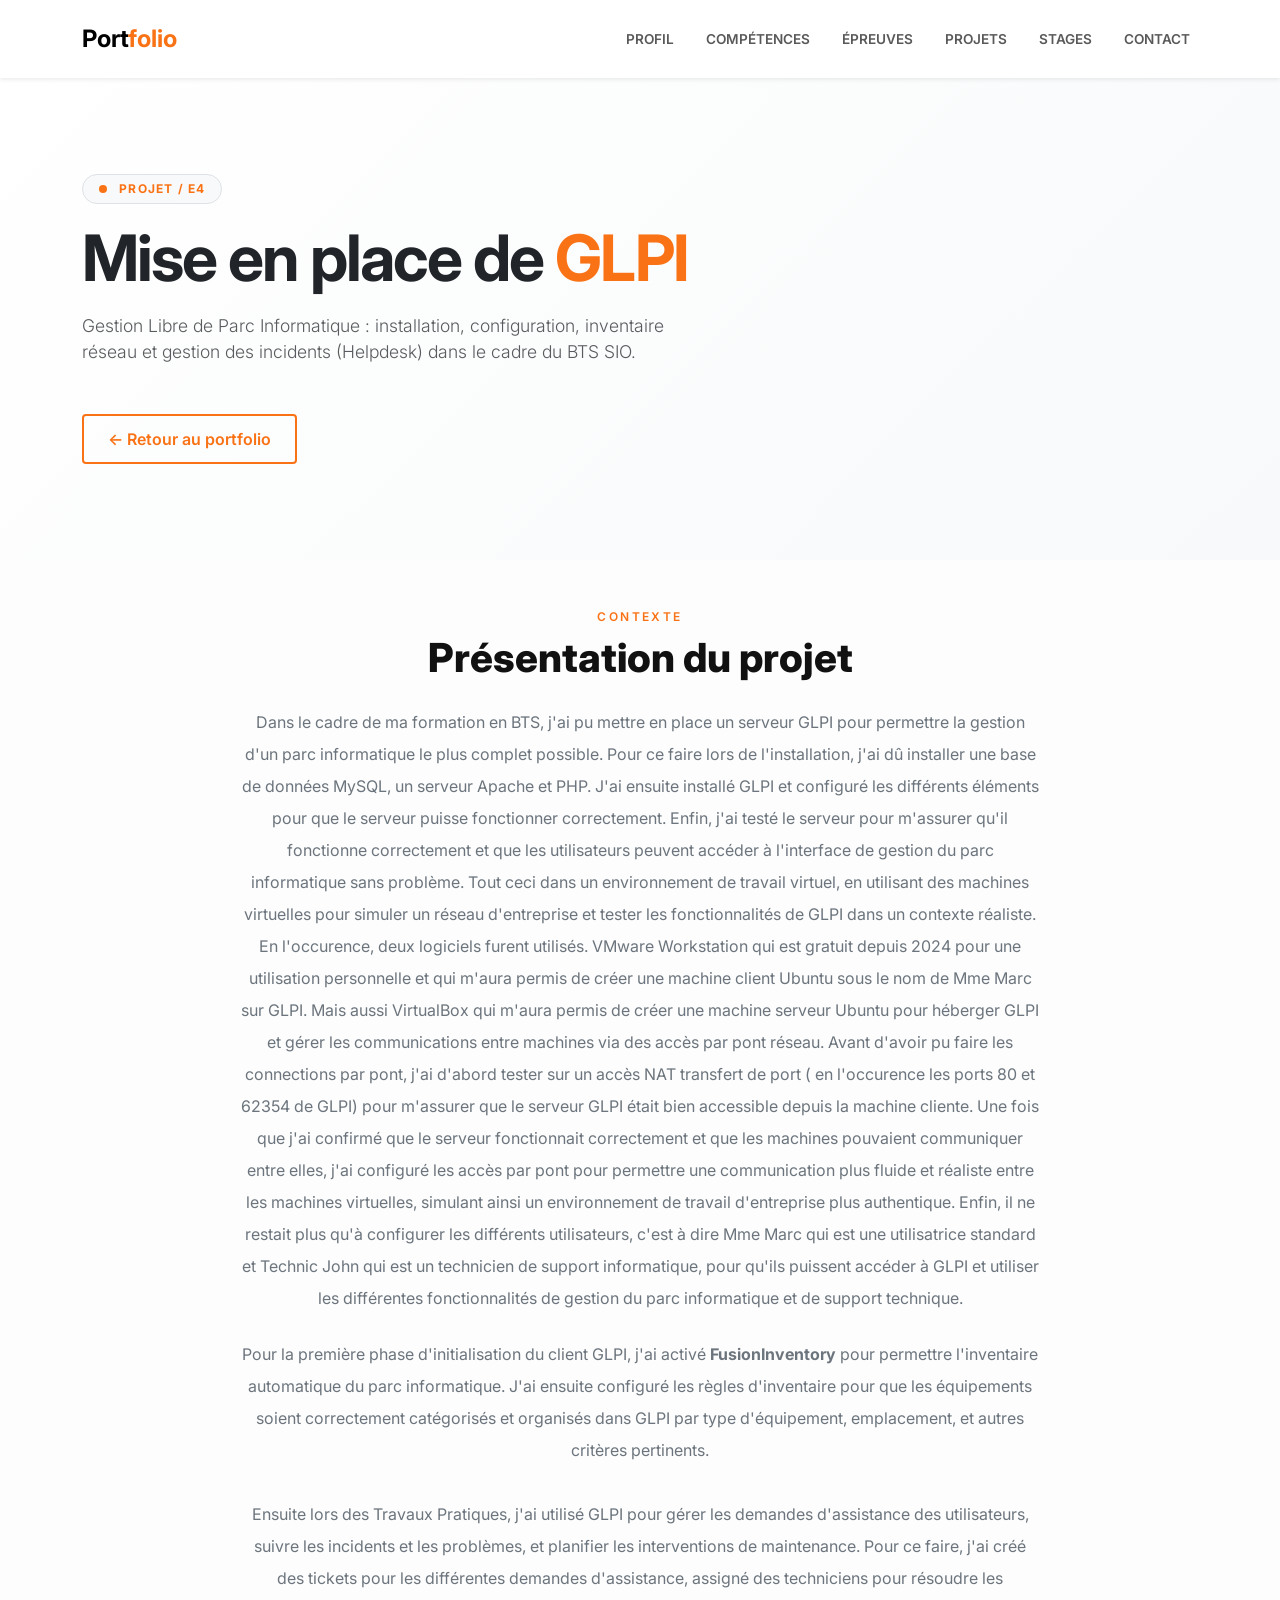
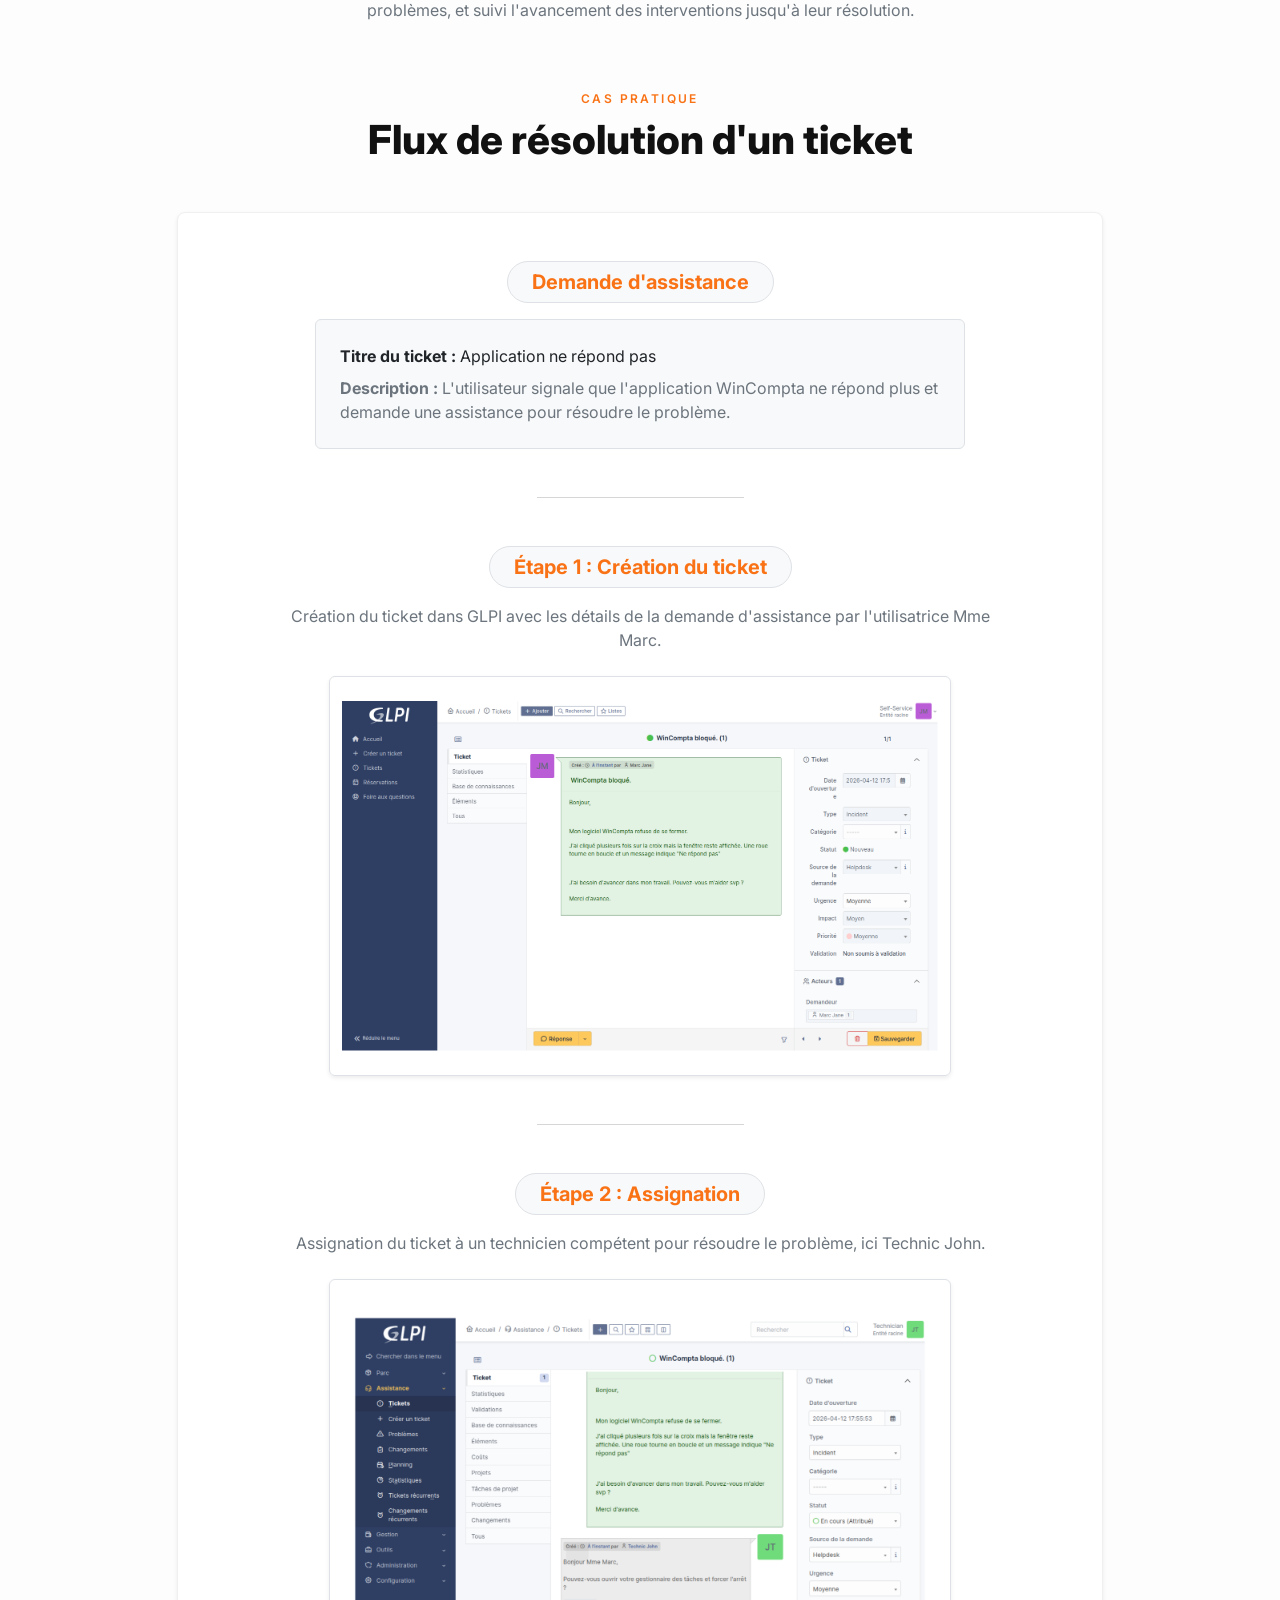
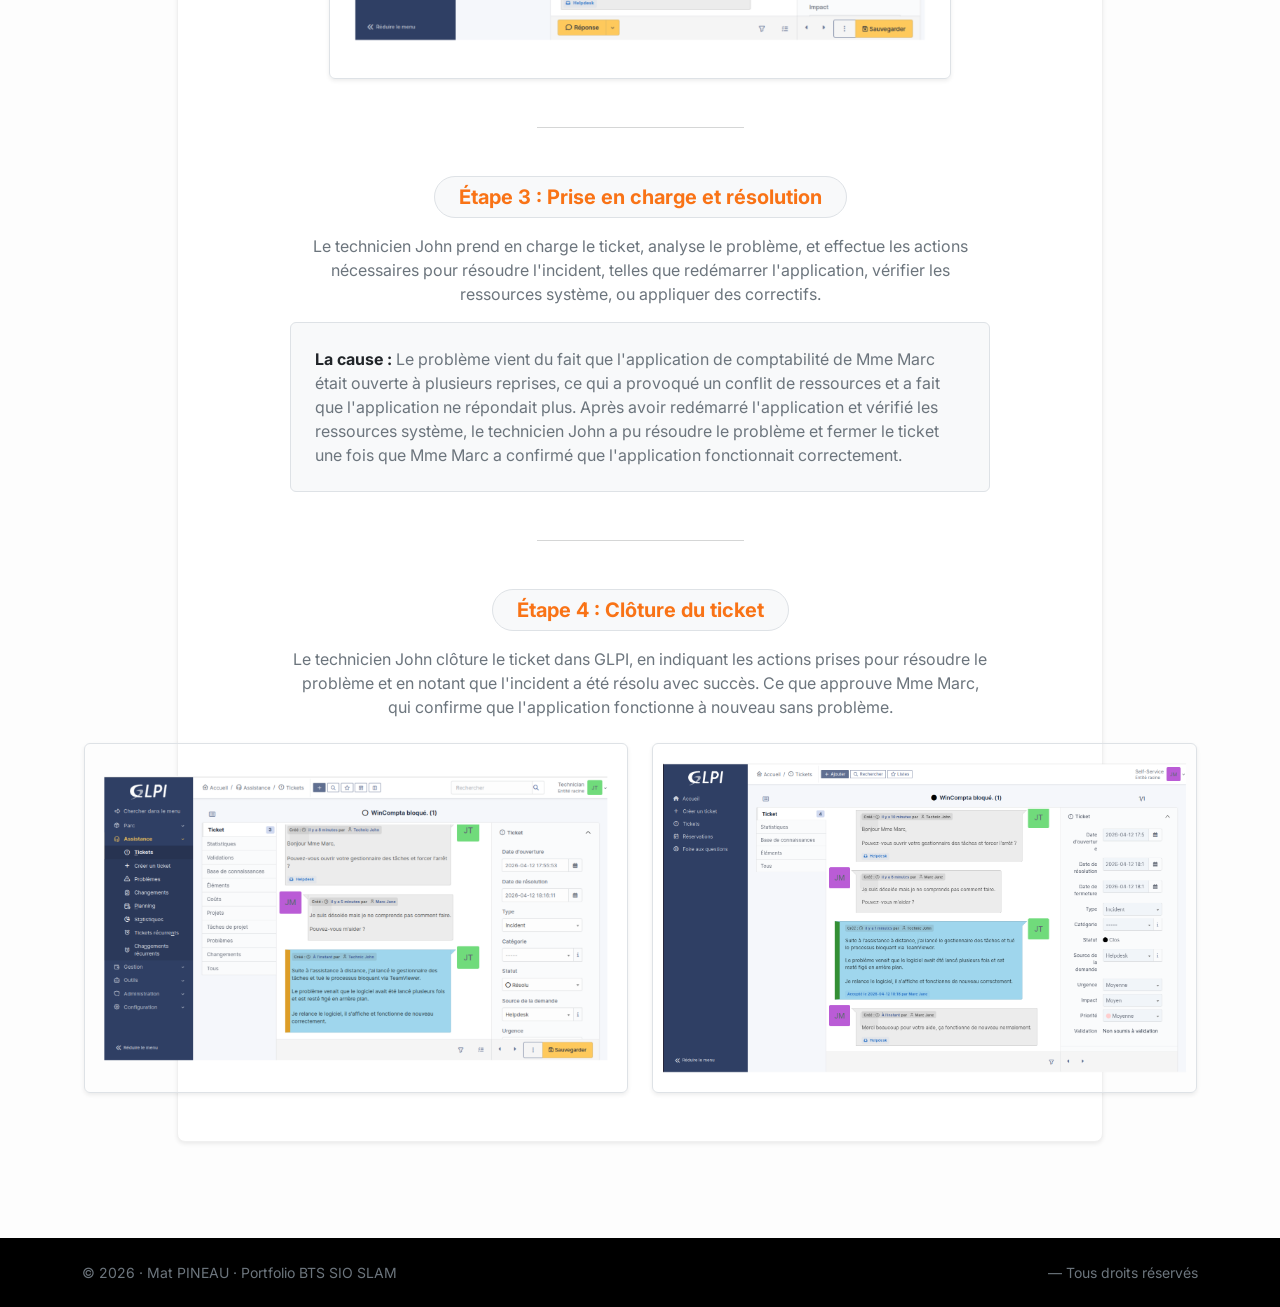
==== commit 516248cc: "modified: changed introduction text" ====
--- a/GLPI.html
+++ b/GLPI.html
@@ -169,6 +169,11 @@
           <p class="text-secondary lh-lg mb-4 text-center mx-auto" style="max-width: 800px;">
             Dans le cadre de ma formation en BTS, j'ai pu mettre en place un serveur GLPI pour permettre la gestion d'un parc informatique le plus complet possible. Pour ce faire lors de l'installation, j'ai dû installer une base de données MySQL, un serveur Apache et PHP. J'ai ensuite installé GLPI et configuré les différents éléments pour que le serveur puisse fonctionner correctement. 
             Enfin, j'ai testé le serveur pour m'assurer qu'il fonctionne correctement et que les utilisateurs peuvent accéder à l'interface de gestion du parc informatique sans problème.
+            Tout ceci dans un environnement de travail virtuel, en utilisant des machines virtuelles pour simuler un réseau d'entreprise et tester les fonctionnalités de GLPI dans un contexte réaliste. 
+            En l'occurence, deux logiciels furent utilisés. VMware Workstation qui est gratuit depuis 2024 pour une utilisation personnelle et qui m'aura permis de créer une machine client Ubuntu sous le nom de Mme Marc sur GLPI.
+            Mais aussi VirtualBox qui m'aura permis de créer une machine serveur Ubuntu pour héberger GLPI et gérer les communications entre machines via des accès par pont réseau. Avant d'avoir pu faire les connections par pont, j'ai d'abord tester sur un accès NAT transfert de port ( en l'occurence les ports 80 et 62354 de GLPI)
+            pour m'assurer que le serveur GLPI était bien accessible depuis la machine cliente. Une fois que j'ai confirmé que le serveur fonctionnait correctement et que les machines pouvaient communiquer entre elles, j'ai configuré les accès par pont pour permettre une communication plus fluide et réaliste entre les machines virtuelles, simulant ainsi un environnement de travail d'entreprise plus authentique.
+            Enfin, il ne restait plus qu'à configurer les différents utilisateurs, c'est à dire Mme Marc qui est une utilisatrice standard et Technic John qui est un technicien de support informatique, pour qu'ils puissent accéder à GLPI et utiliser les différentes fonctionnalités de gestion du parc informatique et de support technique.
           </p>
           <p class="text-secondary lh-lg mb-5 text-center mx-auto" style="max-width: 800px;">
             Pour la première phase d'initialisation du client GLPI, j'ai activé <strong>FusionInventory</strong> pour permettre l'inventaire automatique du parc informatique. J'ai ensuite configuré les règles d'inventaire pour que les équipements soient correctement catégorisés et organisés dans GLPI par type d'équipement, emplacement, et autres critères pertinents.
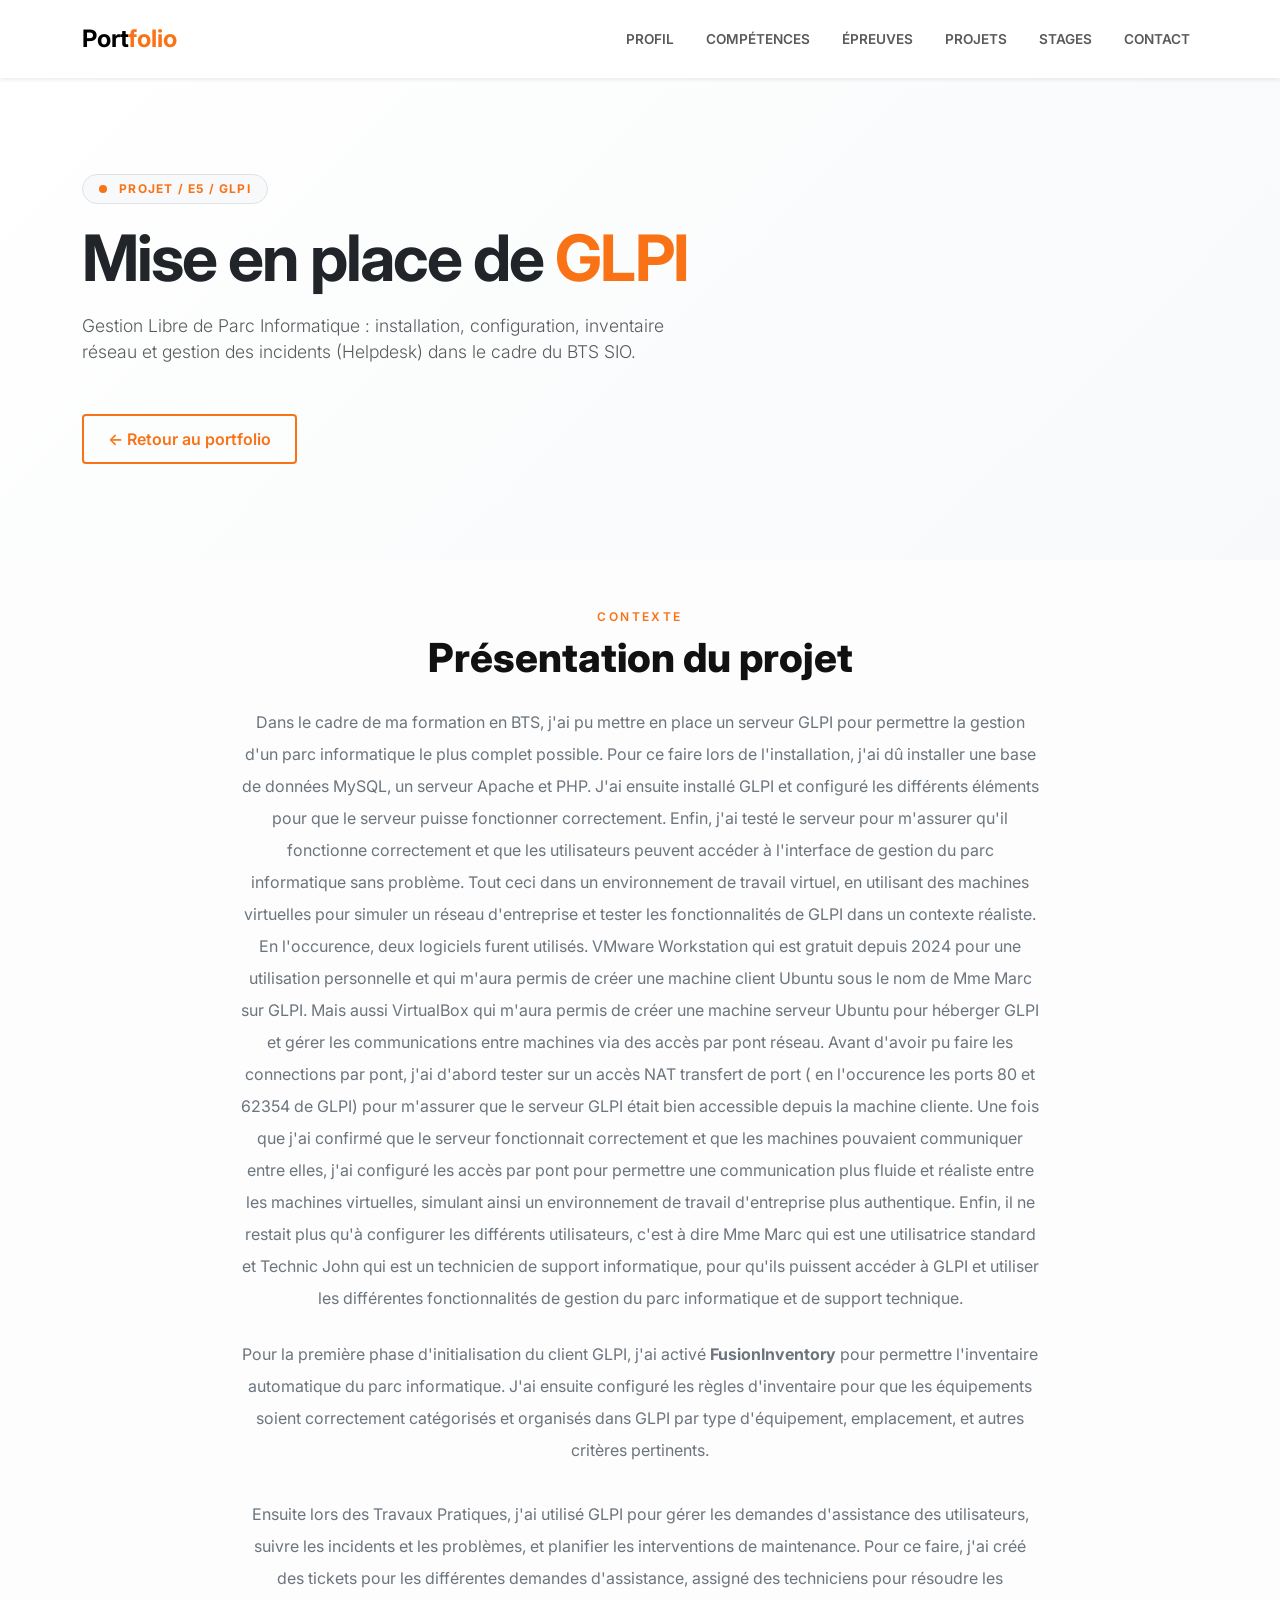
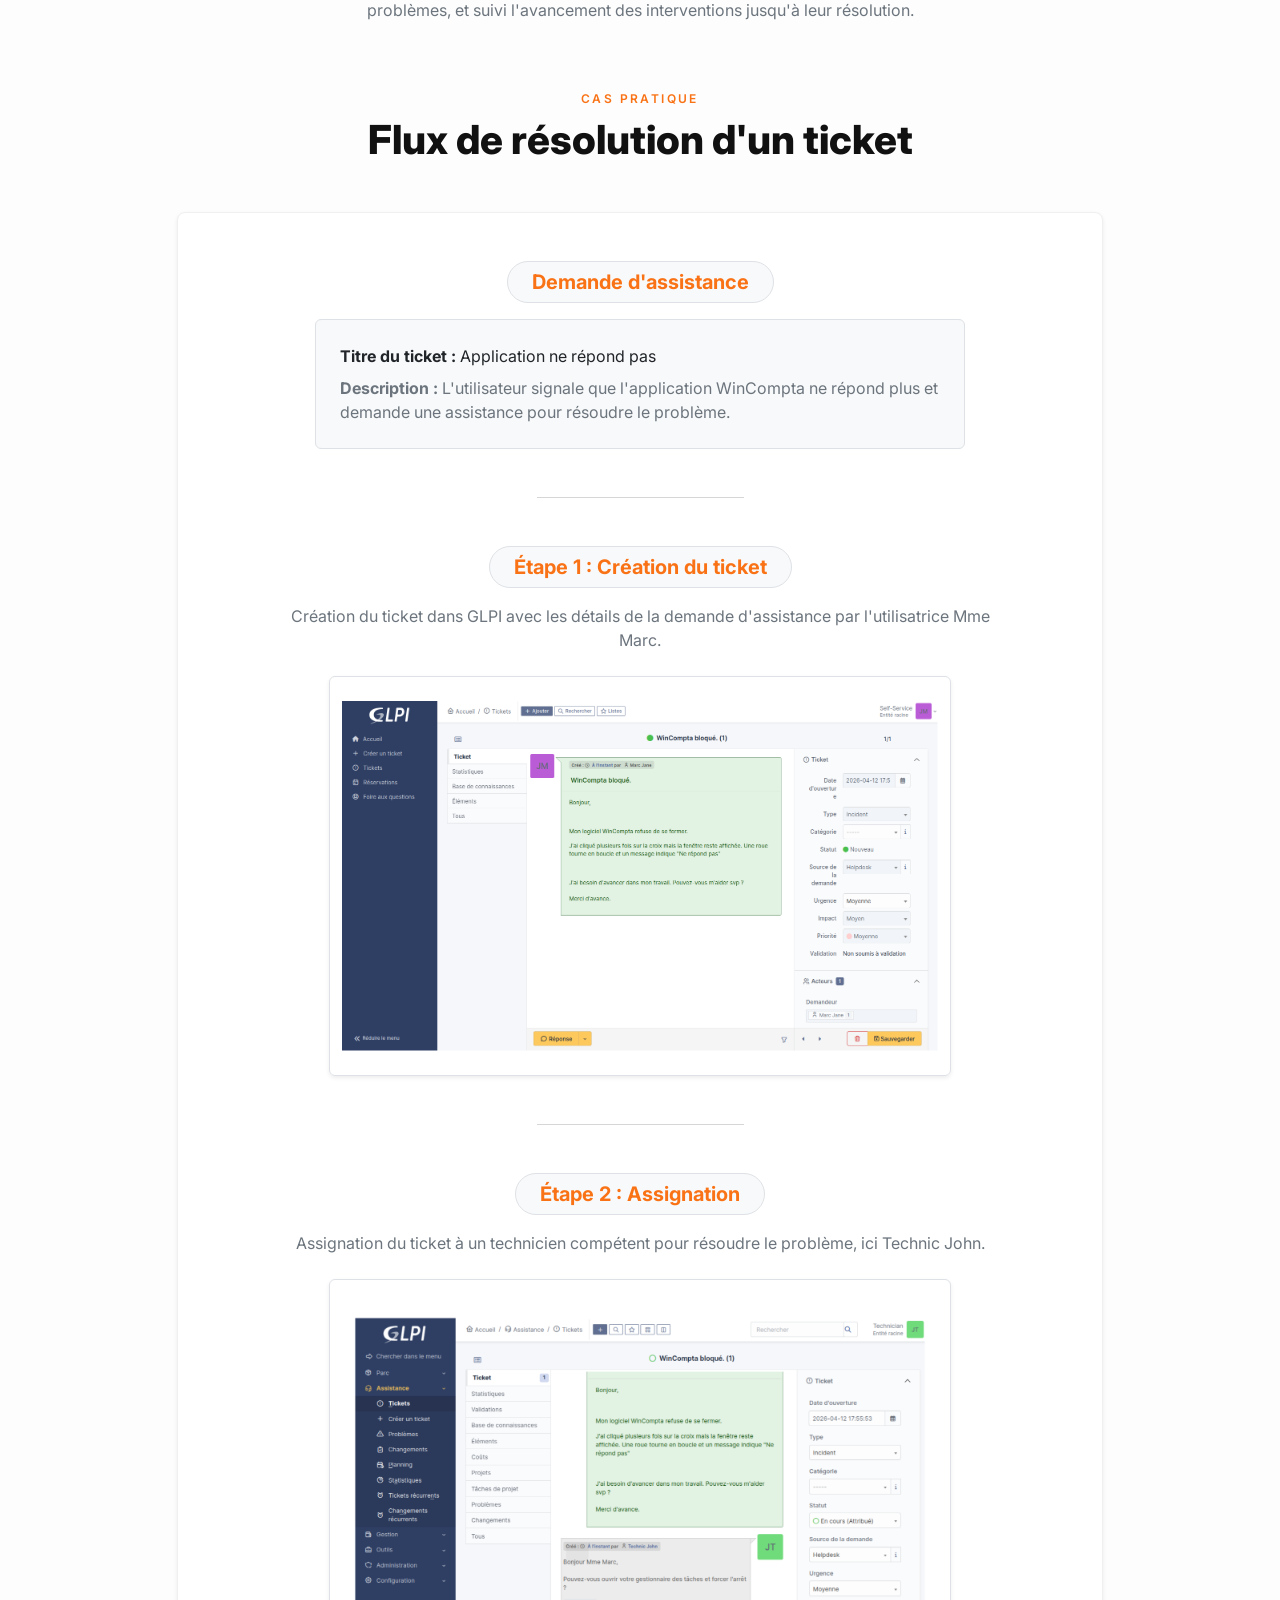
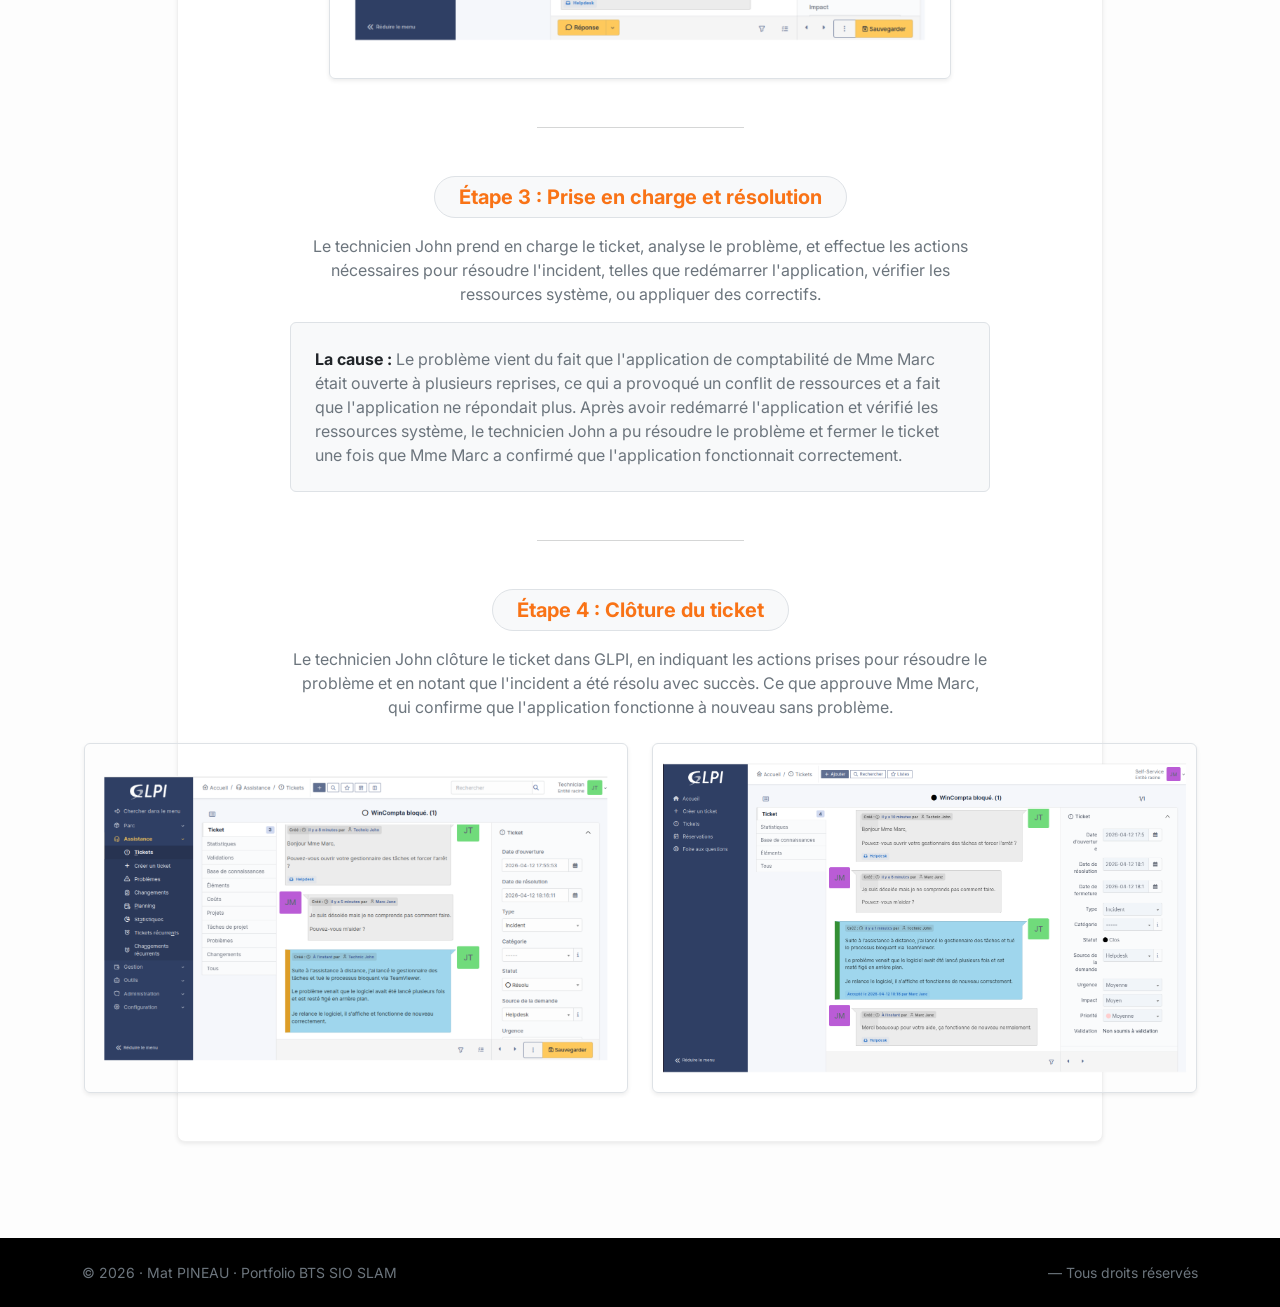
==== commit 03848301: "corrected : typo" ====
--- a/GLPI.html
+++ b/GLPI.html
@@ -142,7 +142,7 @@
         <div class="col-lg-8">
           <span class="badge bg-light text-orange border border-orange mb-3 py-2 px-3 rounded-pill text-uppercase"
             style="letter-spacing: 0.1em; font-size: 0.75rem;">
-            <span class="d-inline-block rounded-circle bg-orange me-2" style="width: 8px; height: 8px;"></span> Projet / E4
+            <span class="d-inline-block rounded-circle bg-orange me-2" style="width: 8px; height: 8px;"></span> Projet / E5 / GLPI
           </span>
           <h1 class="display-3 fw-bolder mb-3 text-dark" style="letter-spacing: -0.03em;">Mise en place de <span
               class="text-orange">GLPI</span></h1>
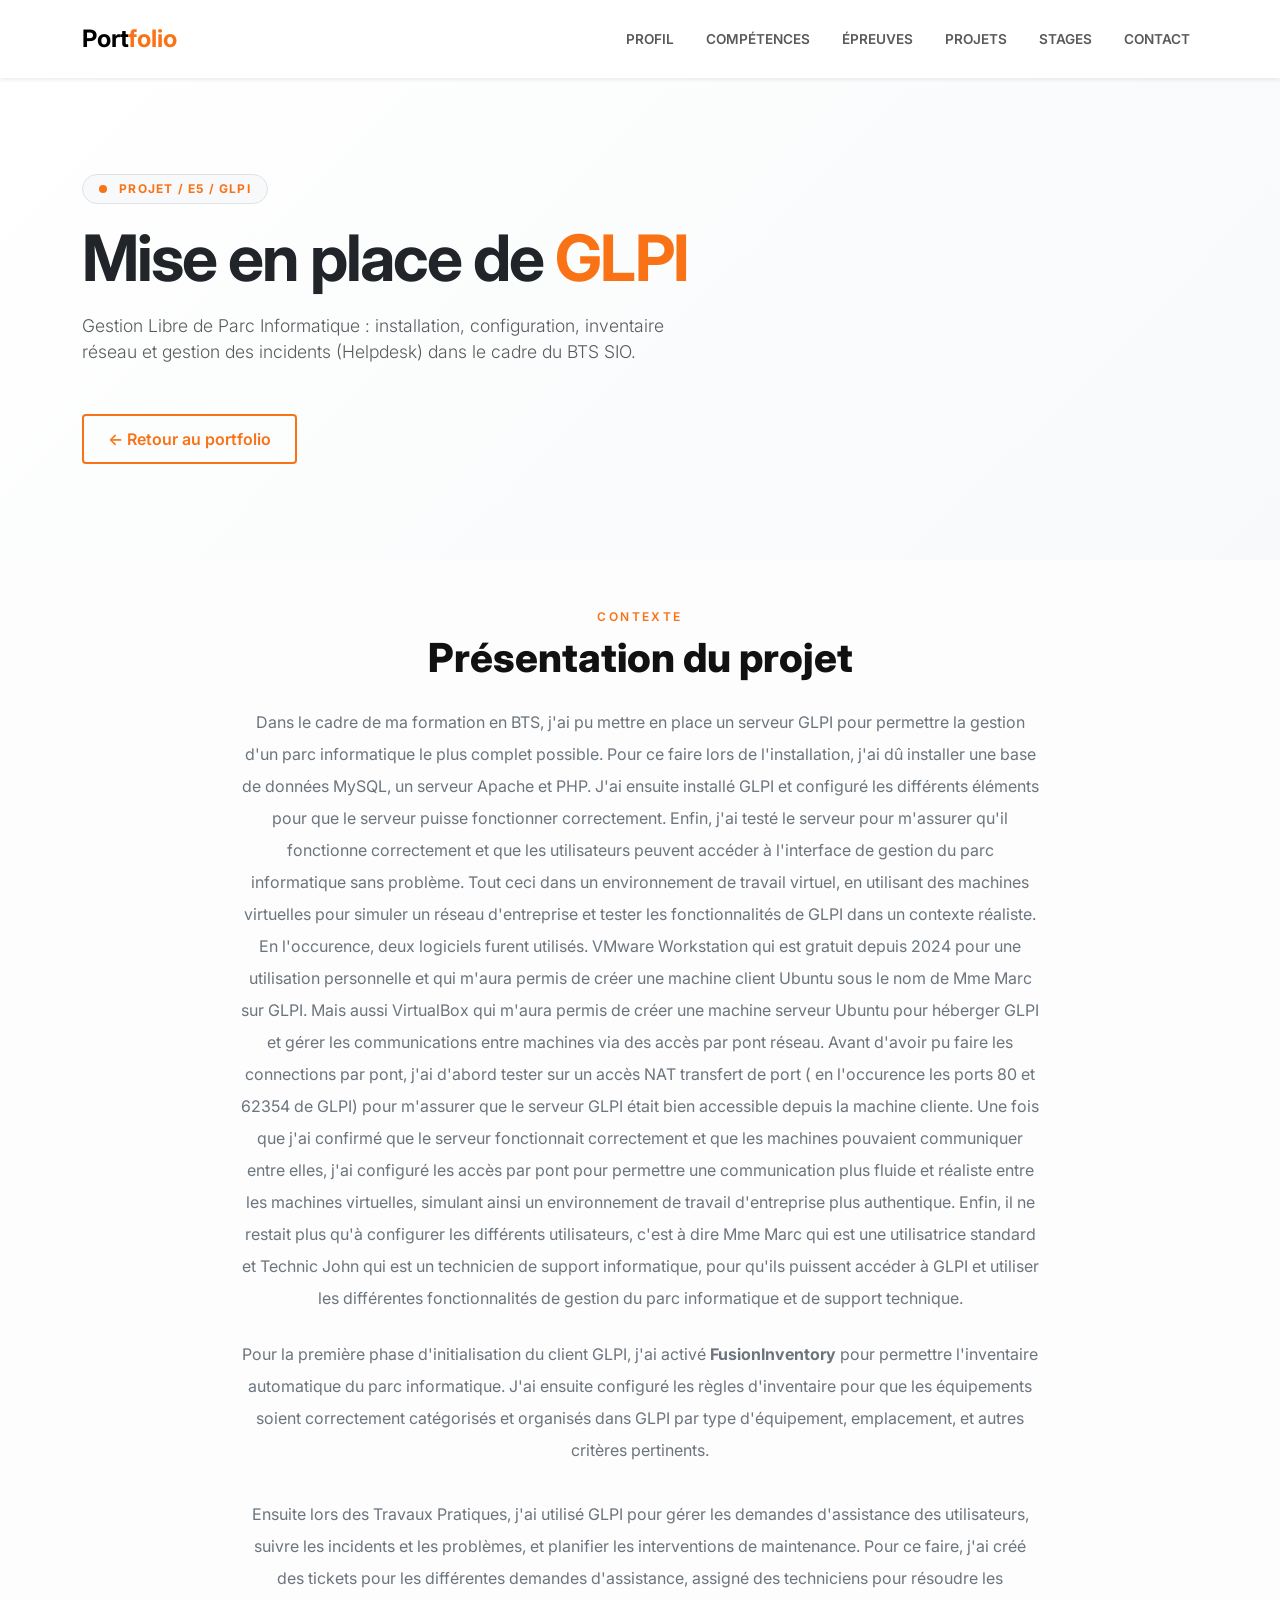
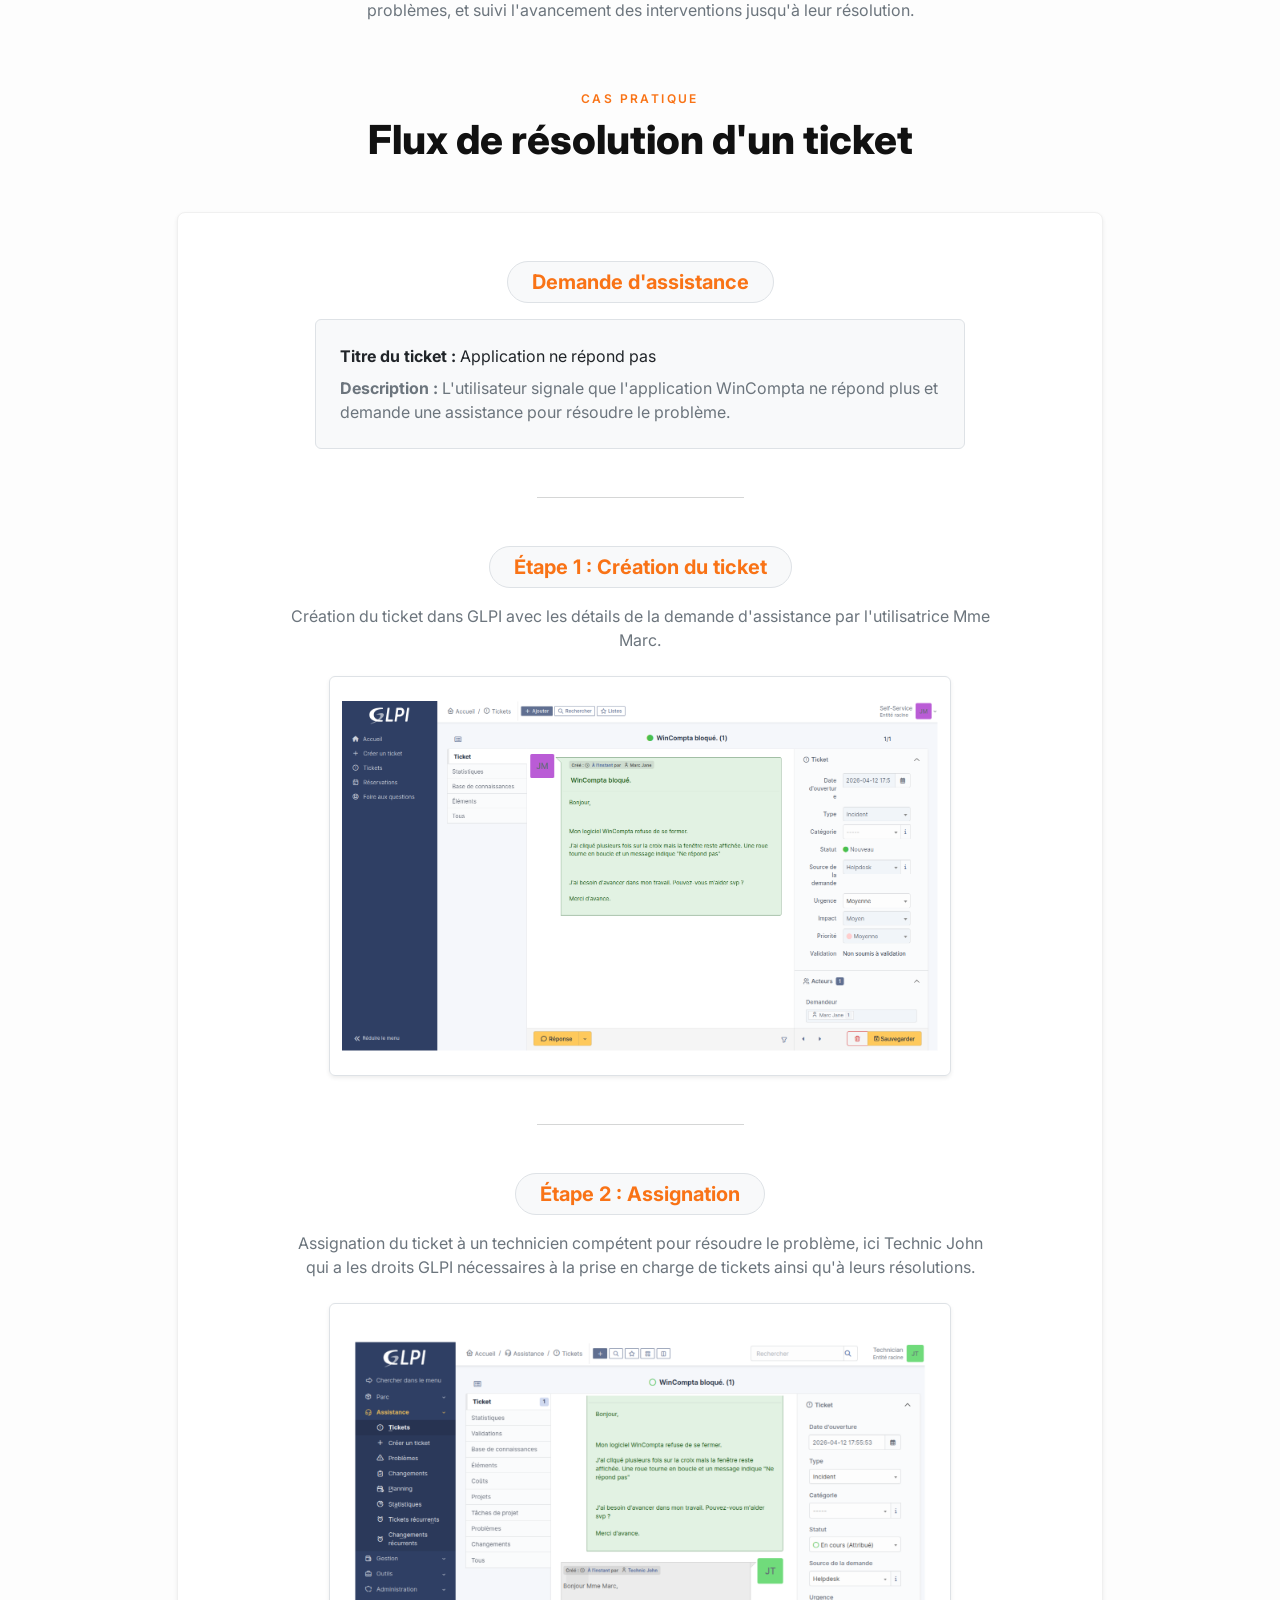
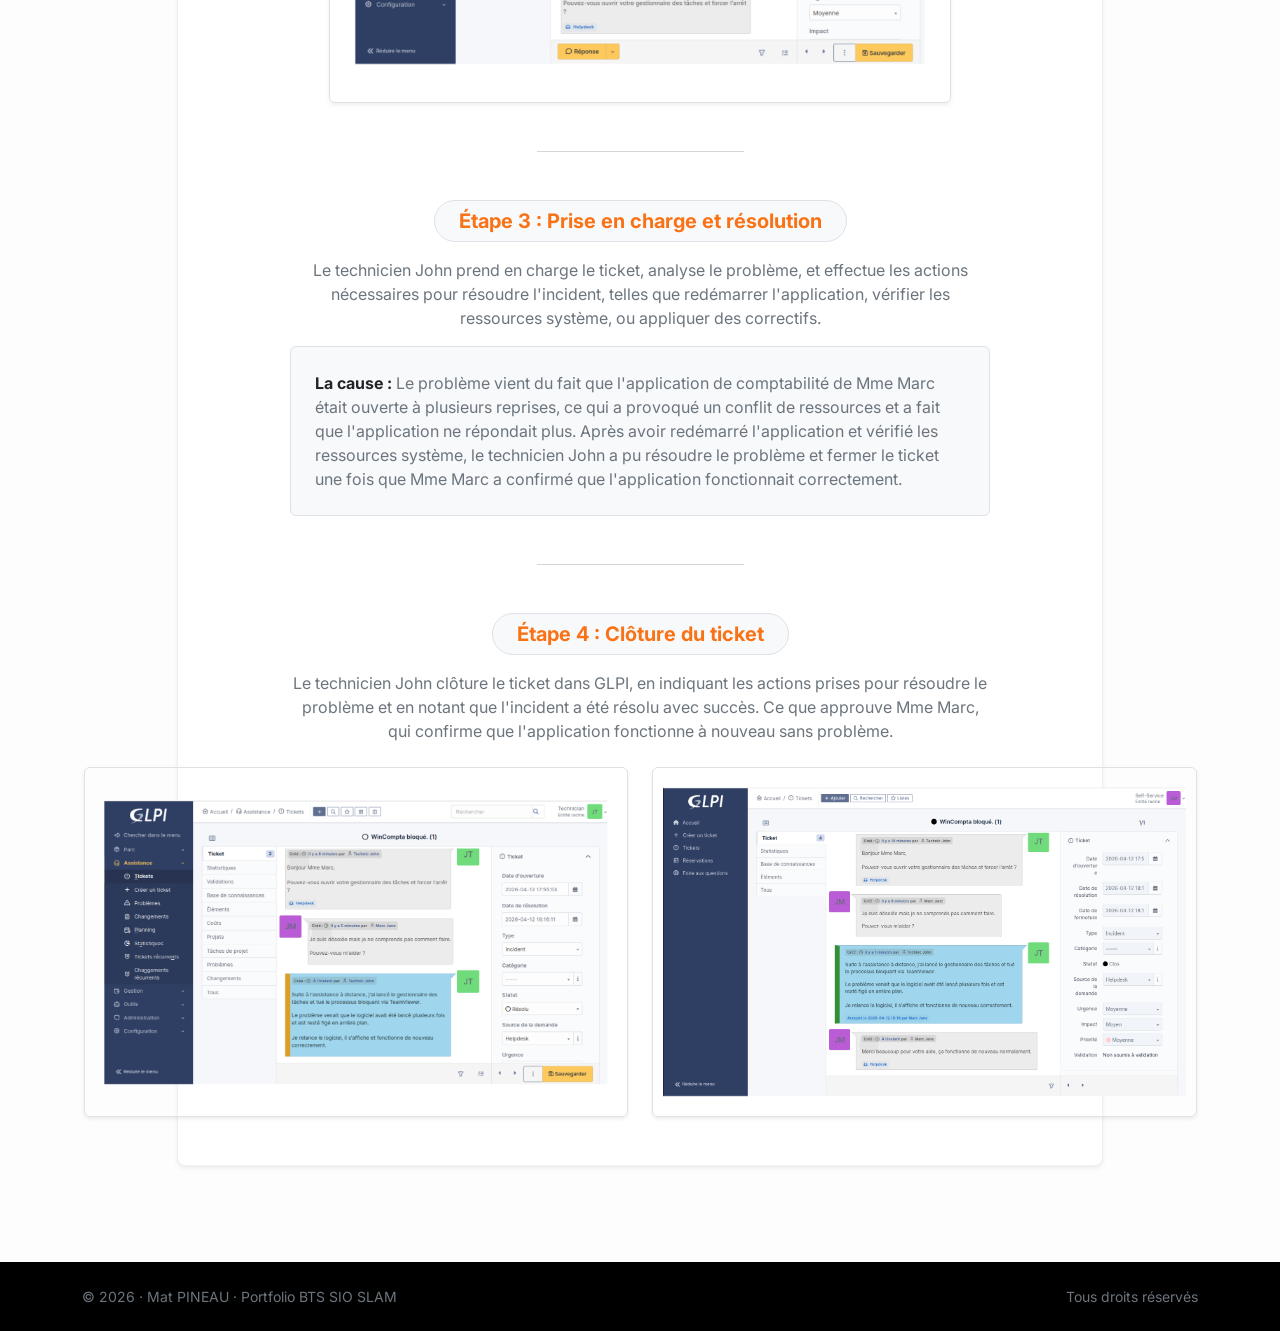
==== commit f161aa68: "Add initial HTML structure for portfolio project featuring Cisco Packet Tracer" ====
--- a/GLPI.html
+++ b/GLPI.html
@@ -116,19 +116,19 @@
   <!-- Header / Navbar -->
   <nav id="navbar" class="navbar navbar-expand-lg navbar-light bg-white sticky-top shadow-sm py-3">
     <div class="container">
-      <a class="navbar-brand fw-bold fs-4" href="portfolio-bts-sio-slam.html">Port<span class="text-orange">folio</span></a>
+      <a class="navbar-brand fw-bold fs-4" href="index.html">Port<span class="text-orange">folio</span></a>
       <button class="navbar-toggler border-0" type="button" data-bs-toggle="collapse" data-bs-target="#navbarNav"
         aria-controls="navbarNav" aria-expanded="false" aria-label="Toggle navigation">
         <span class="navbar-toggler-icon"></span>
       </button>
       <div class="collapse navbar-collapse justify-content-end" id="navbarNav">
         <ul class="navbar-nav gap-3 text-uppercase" style="font-size: 0.85rem; font-weight: 600;">
-          <li class="nav-item"><a class="nav-link" href="portfolio-bts-sio-slam.html#about">Profil</a></li>
-          <li class="nav-item"><a class="nav-link" href="portfolio-bts-sio-slam.html#competences">Compétences</a></li>
-          <li class="nav-item"><a class="nav-link" href="portfolio-bts-sio-slam.html#epreuves">Épreuves</a></li>
-          <li class="nav-item"><a class="nav-link" href="portfolio-bts-sio-slam.html#projets">Projets</a></li>
-          <li class="nav-item"><a class="nav-link" href="portfolio-bts-sio-slam.html#stages">Stages</a></li>
-          <li class="nav-item"><a class="nav-link" href="portfolio-bts-sio-slam.html#contact">Contact</a></li>
+          <li class="nav-item"><a class="nav-link" href="index.html#about">Profil</a></li>
+          <li class="nav-item"><a class="nav-link" href="index.html#competences">Compétences</a></li>
+          <li class="nav-item"><a class="nav-link" href="index.html#epreuves">Épreuves</a></li>
+          <li class="nav-item"><a class="nav-link" href="index.html#projets">Projets</a></li>
+          <li class="nav-item"><a class="nav-link" href="index.html#stages">Stages</a></li>
+          <li class="nav-item"><a class="nav-link" href="index.html#contact">Contact</a></li>
         </ul>
       </div>
     </div>
@@ -213,7 +213,7 @@
             <div class="text-center mb-5">
               <h5 class="fw-bold mb-3 d-inline-block px-4 py-2 bg-light rounded-pill border text-orange">Étape 2 : Assignation</h5>
               <p class="text-secondary mx-auto mb-4" style="max-width: 700px;">
-                Assignation du ticket à un technicien compétent pour résoudre le problème, ici Technic John.
+                Assignation du ticket à un technicien compétent pour résoudre le problème, ici Technic John qui a les droits GLPI nécessaires à la prise en charge de tickets ainsi qu'à leurs résolutions.
               </p>
               <img src="assets/tech response 1.png" alt="Screen Assign Ticket" class="img-fluid rounded border shadow-sm mx-auto d-block mb-4" style="max-height: 400px; object-fit: contain;">
             </div>
@@ -258,7 +258,7 @@
   <footer class="bg-black text-secondary py-4 text-center small mt-auto">
   <div class="container d-flex flex-column flex-md-row justify-content-between align-items-center gap-2">
     <span>© 2026 · Mat PINEAU · Portfolio BTS SIO SLAM</span>
-      <span> — Tous droits réservés</span>
+      <span>Tous droits réservés</span>
   </div>
 </footer>
 
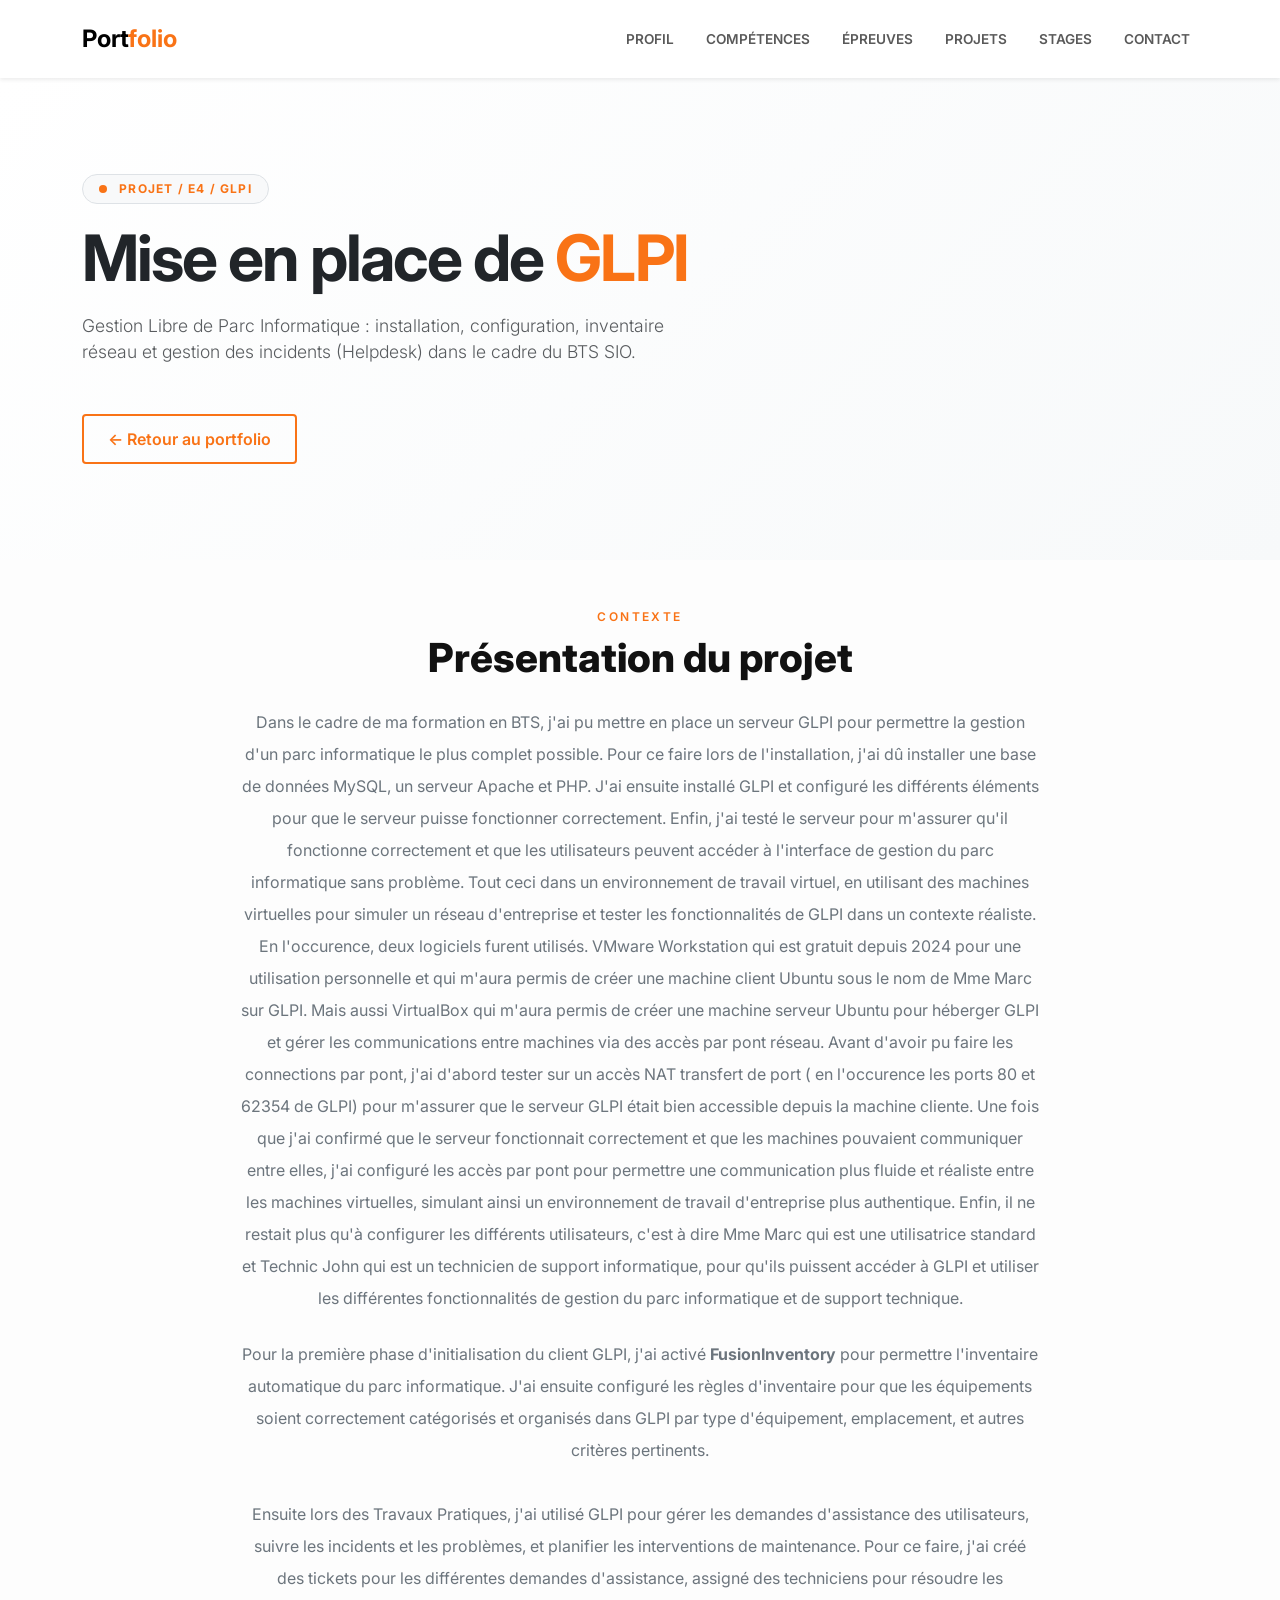
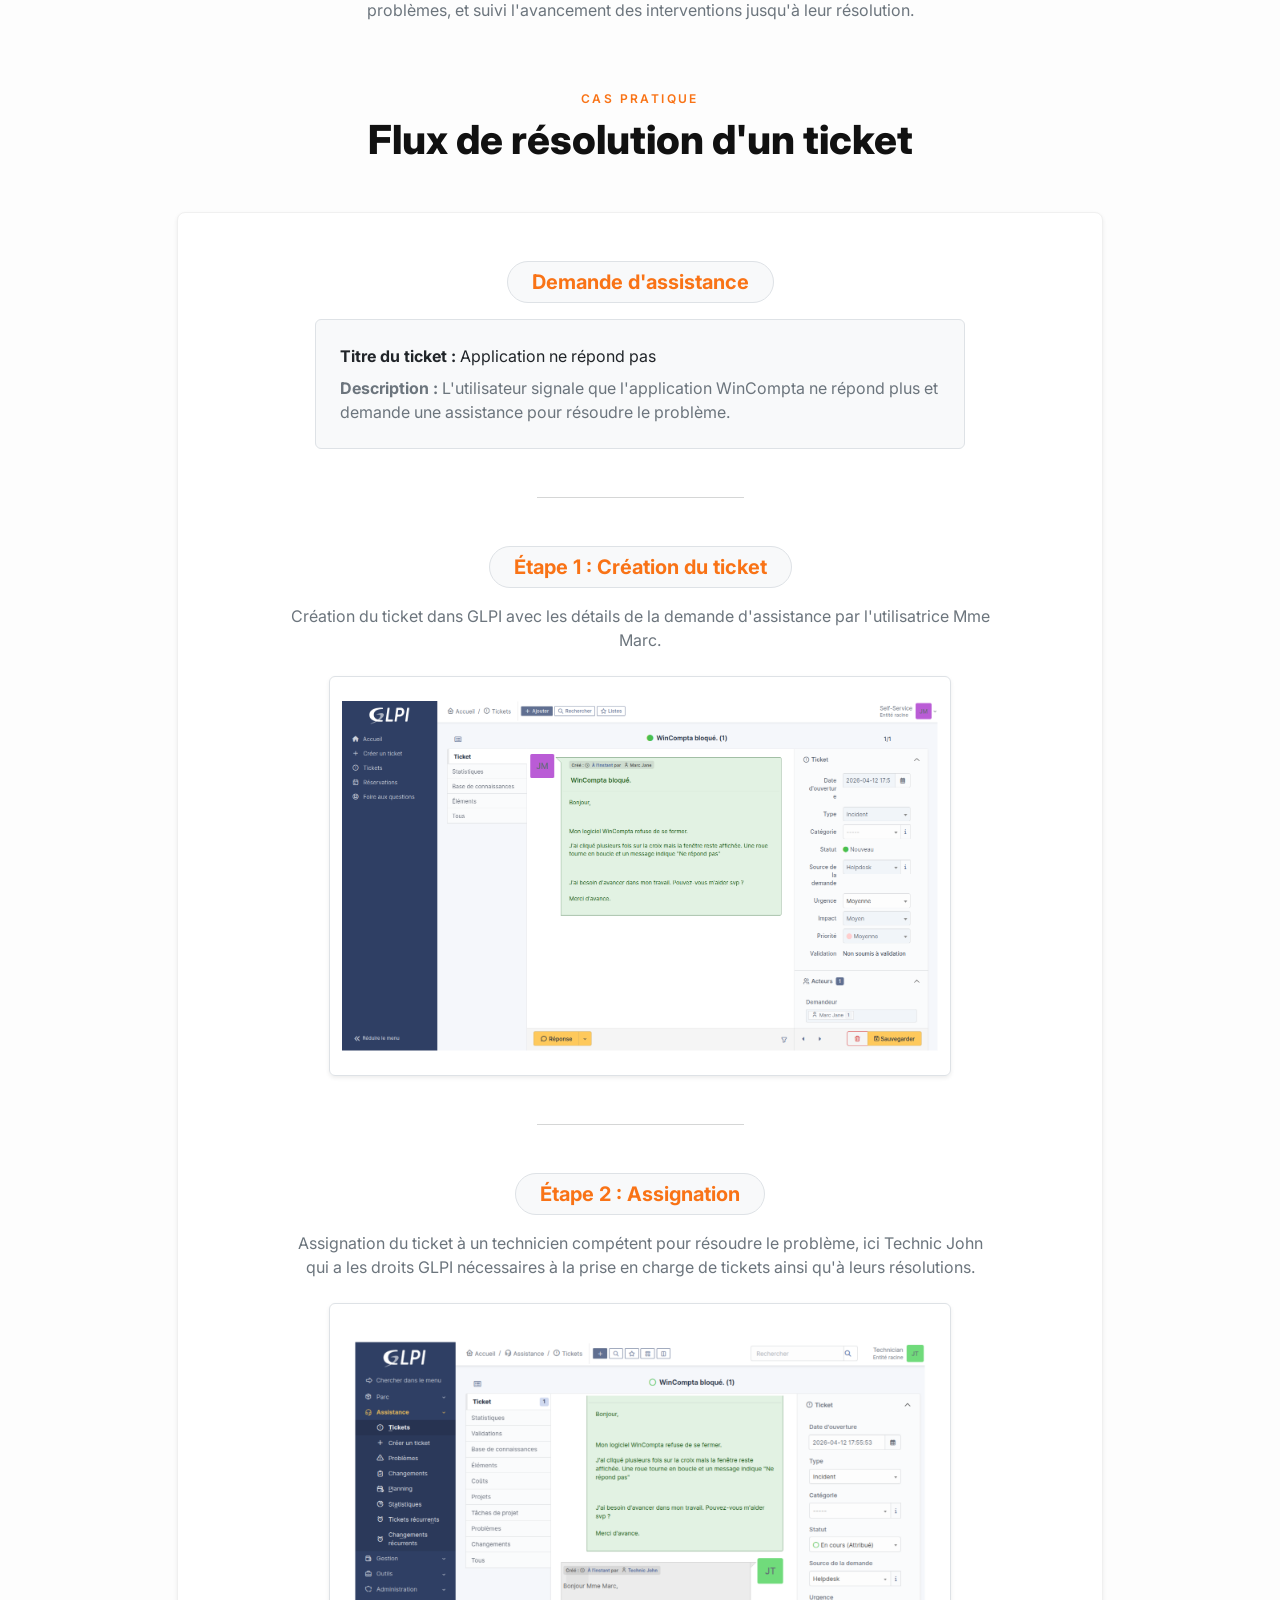
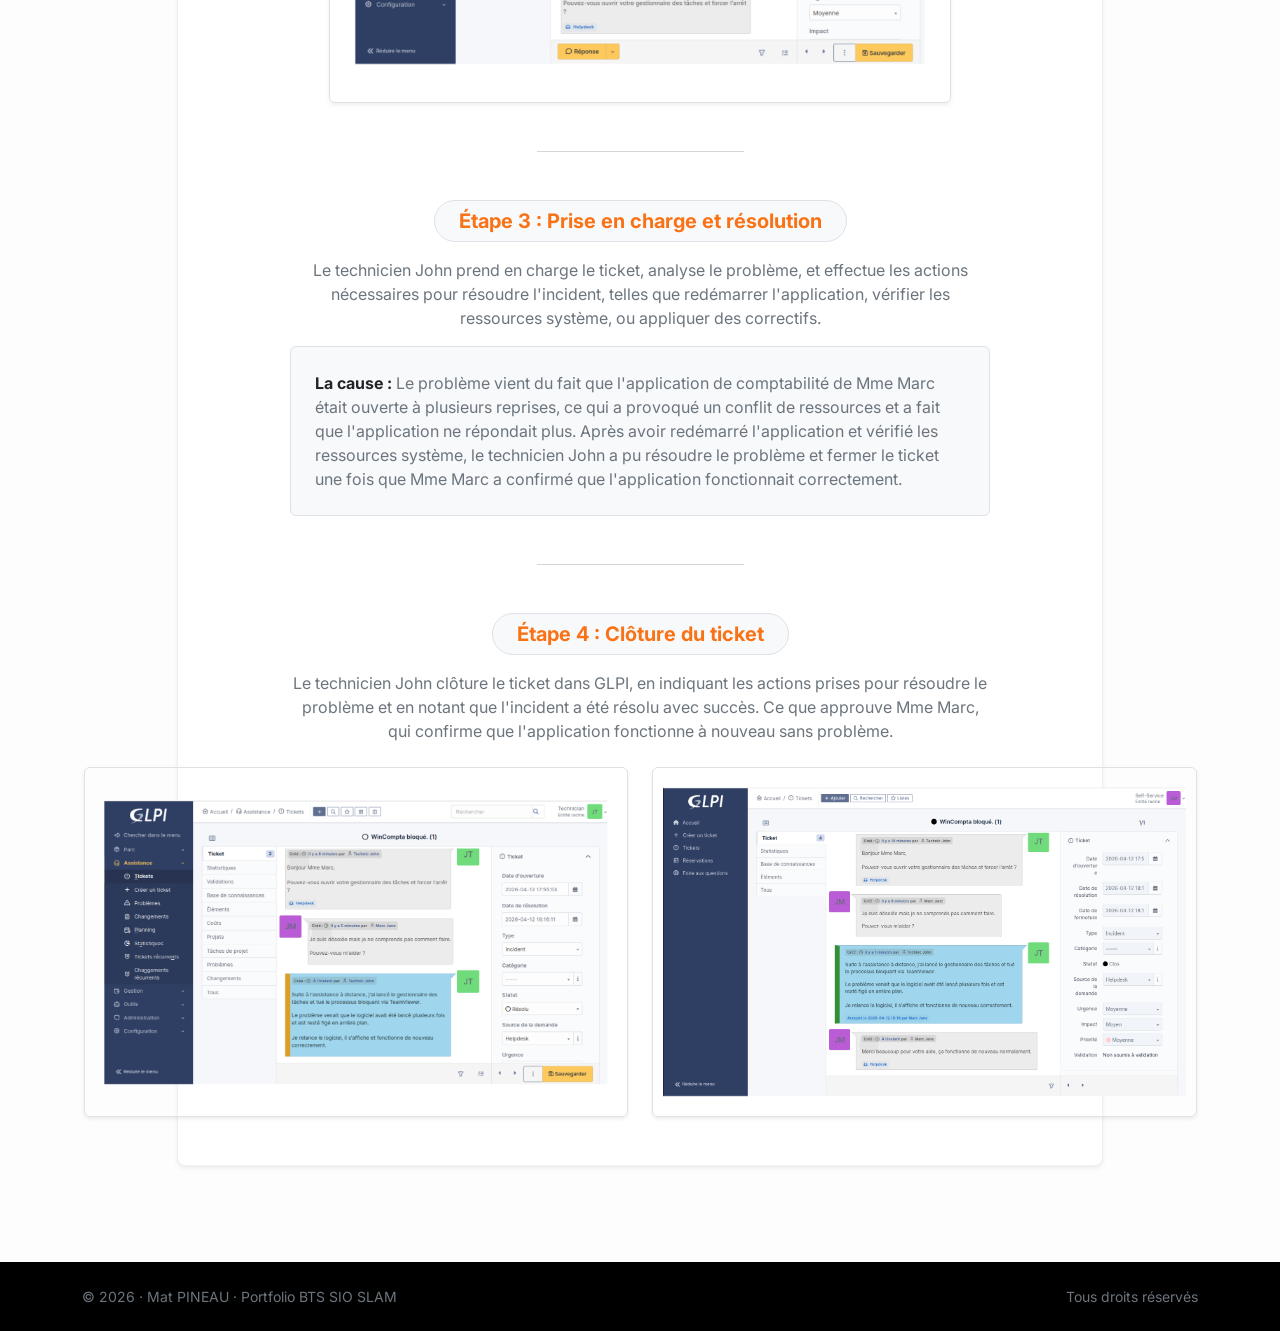
==== commit f654d07f: "modified: updated project labels from E5 to E4 in GLPI, Packet Tracer, and repair1 pages" ====
--- a/GLPI.html
+++ b/GLPI.html
@@ -142,7 +142,7 @@
         <div class="col-lg-8">
           <span class="badge bg-light text-orange border border-orange mb-3 py-2 px-3 rounded-pill text-uppercase"
             style="letter-spacing: 0.1em; font-size: 0.75rem;">
-            <span class="d-inline-block rounded-circle bg-orange me-2" style="width: 8px; height: 8px;"></span> Projet / E5 / GLPI
+            <span class="d-inline-block rounded-circle bg-orange me-2" style="width: 8px; height: 8px;"></span> Projet / E4 / GLPI
           </span>
           <h1 class="display-3 fw-bolder mb-3 text-dark" style="letter-spacing: -0.03em;">Mise en place de <span
               class="text-orange">GLPI</span></h1>
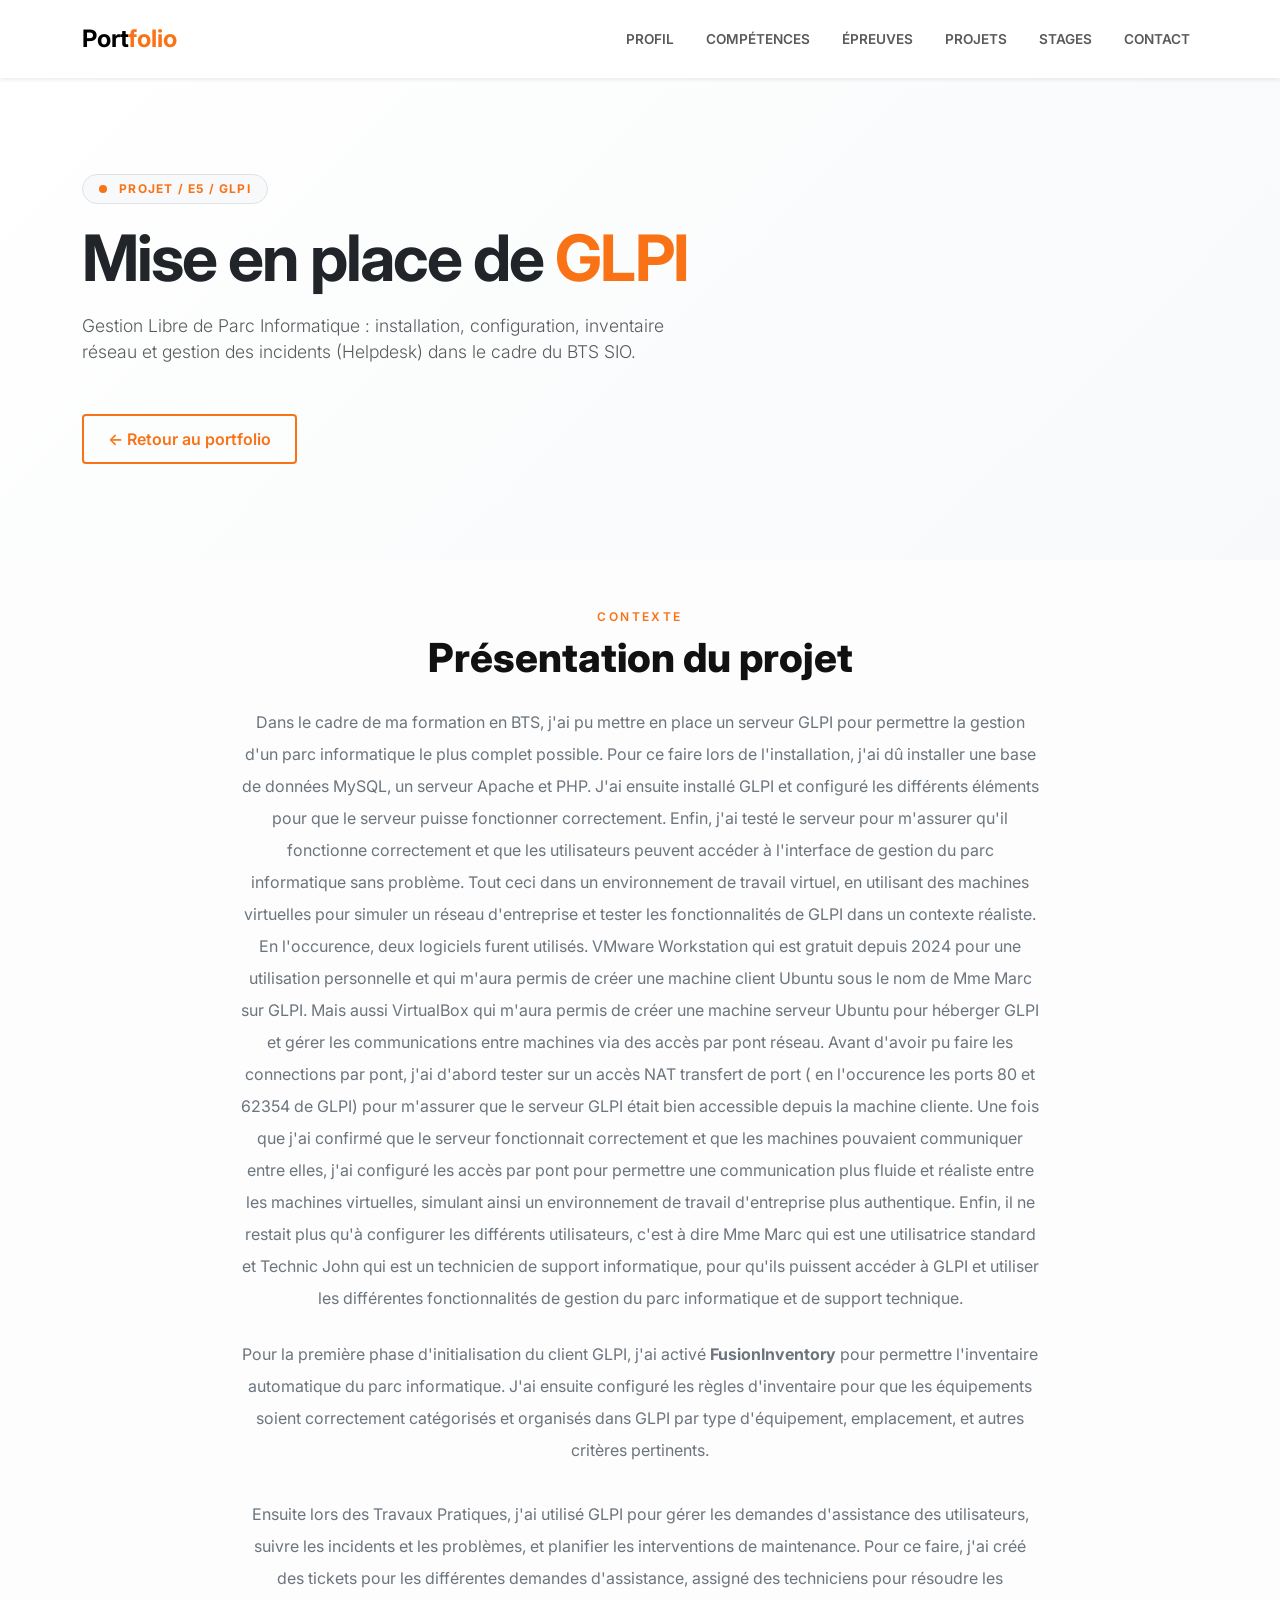
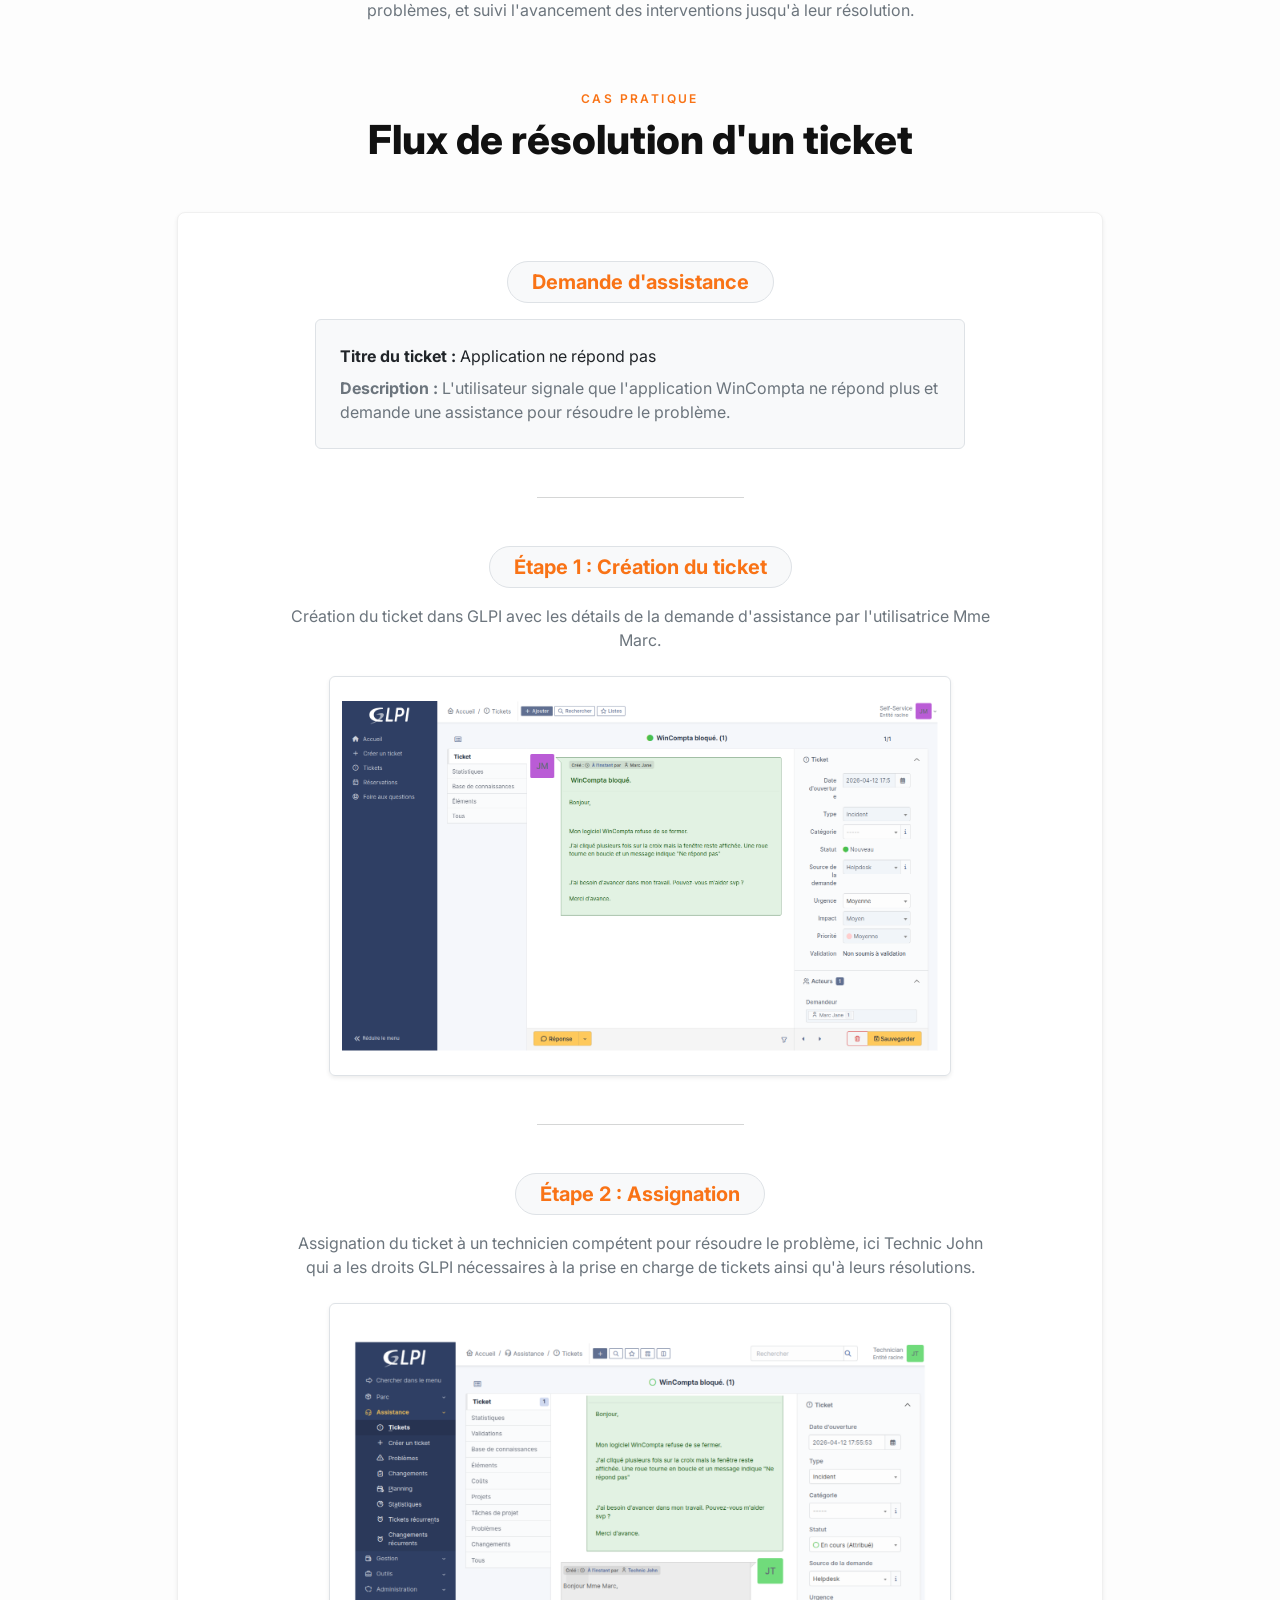
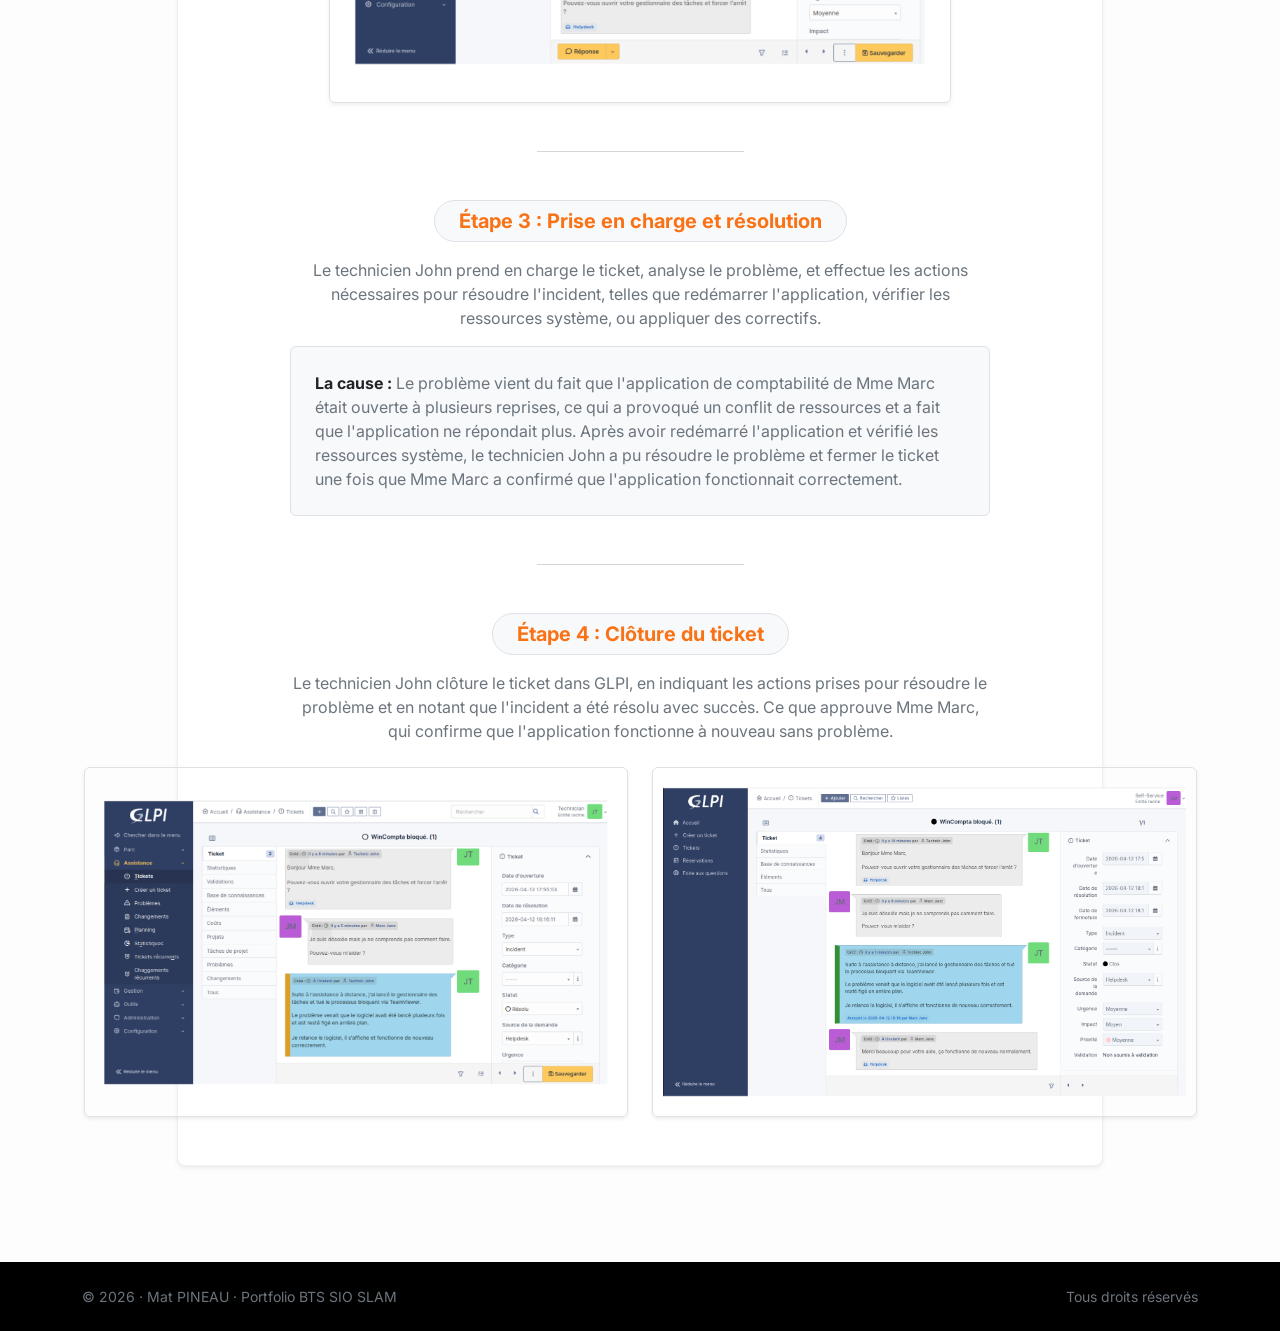
==== commit 7708b1cd: "modified: updated project labels from E4 to E5 in GLPI, Packet Tracer, and repair1 pages" ====
--- a/GLPI.html
+++ b/GLPI.html
@@ -142,7 +142,7 @@
         <div class="col-lg-8">
           <span class="badge bg-light text-orange border border-orange mb-3 py-2 px-3 rounded-pill text-uppercase"
             style="letter-spacing: 0.1em; font-size: 0.75rem;">
-            <span class="d-inline-block rounded-circle bg-orange me-2" style="width: 8px; height: 8px;"></span> Projet / E4 / GLPI
+            <span class="d-inline-block rounded-circle bg-orange me-2" style="width: 8px; height: 8px;"></span> Projet / E5 / GLPI
           </span>
           <h1 class="display-3 fw-bolder mb-3 text-dark" style="letter-spacing: -0.03em;">Mise en place de <span
               class="text-orange">GLPI</span></h1>
